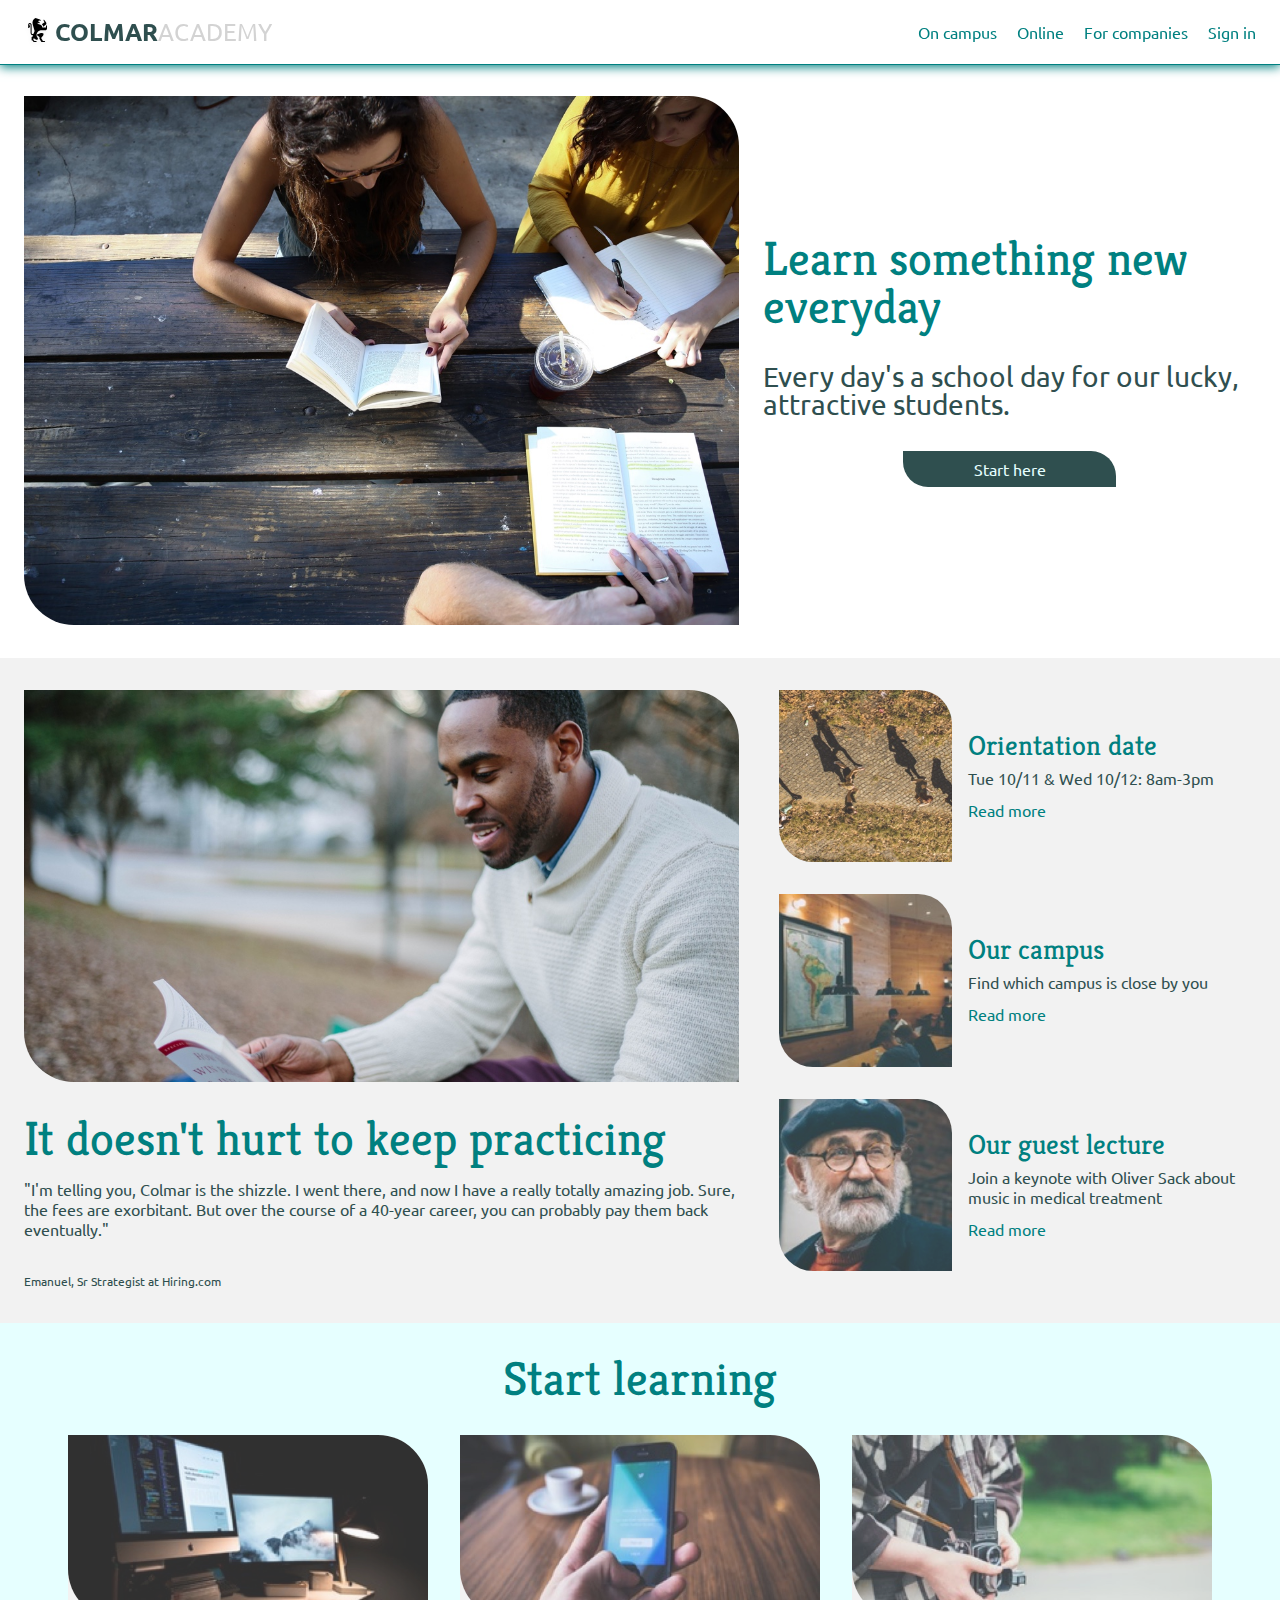
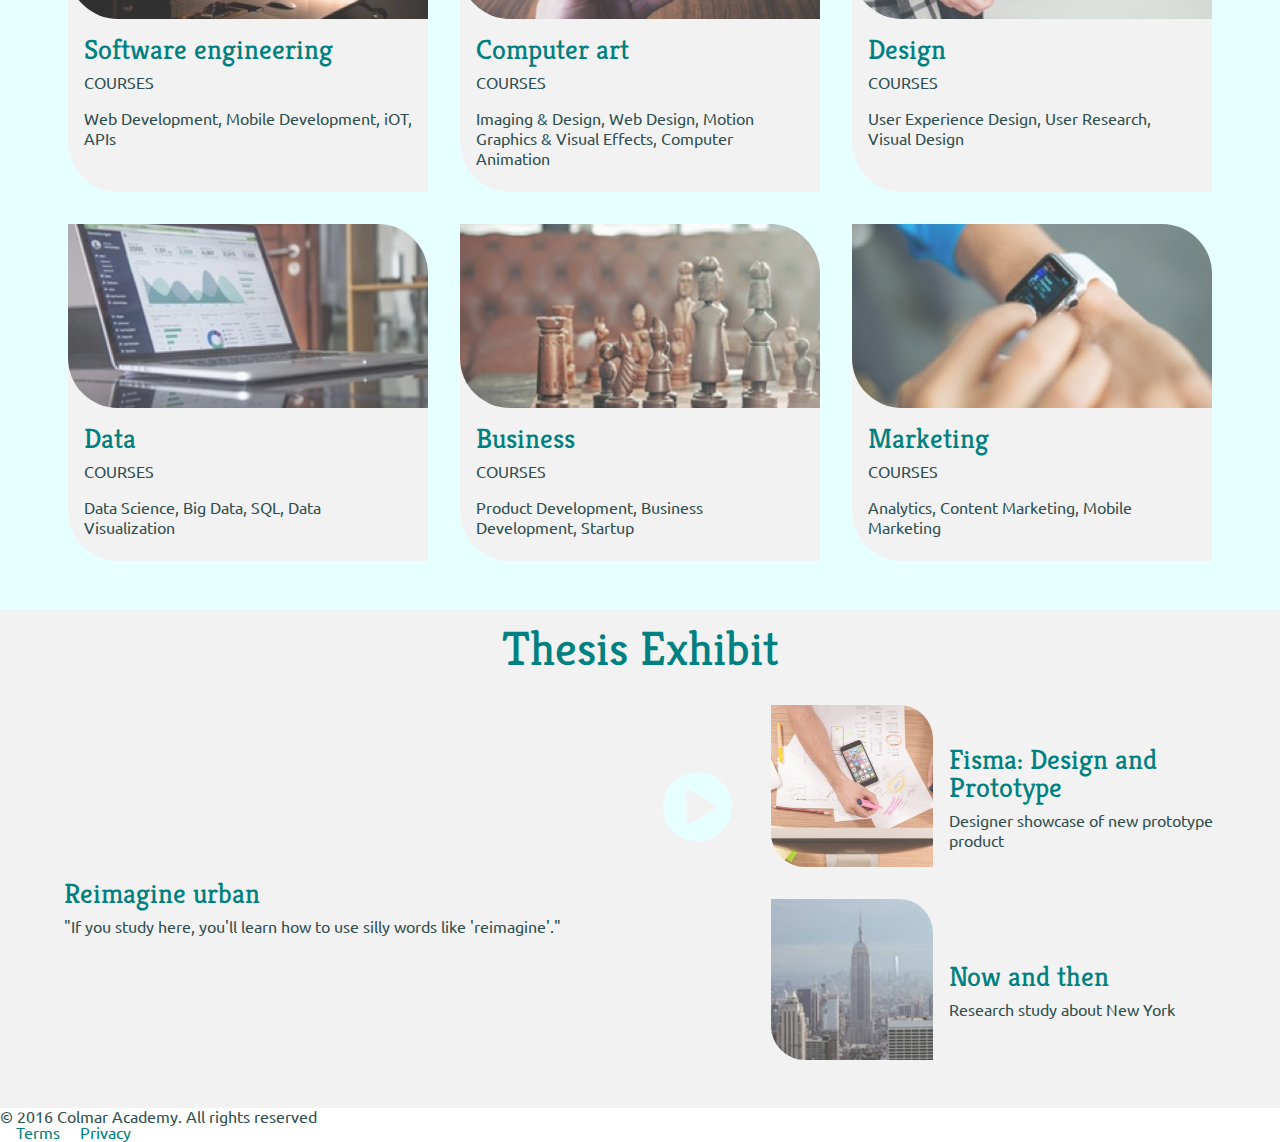
==== index.html @ 00d631a4 "add mobile responsiveness" ====
<!DOCTYPE html>
<html>
<!-- Head -->
<head>
  <meta name="viewport" content="width=device-width, initial-scale=1">
  <link href="./resources/css/reset.css" type="text/css" rel="stylesheet">
  <link href="./resources/css/style.css" type="text/css" rel="stylesheet">
  <link href="https://fonts.googleapis.com/css?family=Kreon|Ubuntu:400,700" rel="stylesheet">
  <link rel="stylesheet" href="https://cdnjs.cloudflare.com/ajax/libs/font-awesome/4.7.0/css/font-awesome.min.css">

  <!-- Favicon links -->

  <link rel="shortcut icon" href="resources/favicon/favicon.ico" type="image/x-icon">
  <link rel="icon" href="resources/favicon/favicon.ico" type="image/x-icon">

  <!-- Title -->

  <title>Colmar Academy</title>
</head>

<body>

<!-- Logo and navigation bar -->

<header>

  <div class="logo">
    <img src="./resources/images/ic-logo.svg">
    <div class="logotext">
      <span>COLMAR</span><span>ACADEMY</span>
    </div>
  </div>

  <nav class="desktop">
    <span> <a href="#">On campus</a></span>
    <span> <a href="#">Online</a></span>
    <span> <a href="#">For companies</a></span>
    <span> <a href="#">Sign in</a></span>
  </nav>

  <nav class="mobile">
    <span> <a href="#"><img src="./resources/images/ic-logo.svg"></a></span>
    <span> <a href="#"><img src="./resources/images/ic-on-campus.svg"></a></span>
    <span> <a href="#"><img src="./resources/images/ic-online.svg"></a></span>
    <span> <a href="#"><img src="./resources/images/ic-login.svg"></a></span>
  </nav>

</header>

<!-- Top banner -->

<div class="container starthere">
   <div class="image-container">
     <img src="./resources/images/banner.jpg" alt="Colmar students working outside">
   </div>

    <div class="herotext">
      <h1>Learn something new everyday</h1>
      <h4>Every day's a school day for our lucky, attractive students.</h4>
      <p id="button"> <a href="#">Start here</a></p>
    </div>
  </div>

<!-- Information -->
  <div class="container information">
     <div id="desktoponly" class="image-container">
       <img src="./resources/images/information-main.jpg" alt="Colmar students working outside">
       <h2>It doesn't hurt to keep practicing</h2>
       <p>"I'm telling you, Colmar is the shizzle. I went there, and now I have a really totally amazing job. Sure, the fees are exorbitant. But over the course of a 40-year career, you can probably pay them back eventually."</p>
       <p id="reference">Emanuel, Sr Strategist at Hiring.com</p>
     </div>

      <div class="infos">
        <div class="info">
          <img id="desktoponly" src="./resources/images/information-orientation.jpg" alt="orientation">
          <img id="mobileimage" src="./resources/images/information-orientation-mobile.jpg" alt="orientation">
          <div class="infotext">
            <h3> <a href="#">Orientation date</a></h3>
            <p>Tue 10/11 & Wed 10/12: 8am-3pm</p>
            <p id="readmore"> <a href="#">Read more</a></p>
          </div>
        </div>
        <div class="info">
          <img id="desktoponly" src="./resources/images/information-campus.jpg" alt="orientation">
          <img id="mobileimage" src="./resources/images/information-campus-mobile.jpg" alt="orientation">
          <div class="infotext">
            <h3> <a href="#">Our campus</a></h3>
            <p>Find which campus is close by you</p>
              <p id="readmore"> <a href="#">Read more</a></p>
          </div>
        </div>
        <div class="info">
          <img id="desktoponly" src="./resources/images/information-guest-lecture.jpg" alt="orientation">
          <img id="mobileimage" src="./resources/images/information-guest-lecture-mobile.jpg" alt="orientation">
          <div class="infotext">
            <h3> <a href="#">Our guest lecture</a></h3>
            <p>Join a keynote with Oliver Sack about music in medical treatment</p>
            <p id="readmore"> <a href="#">Read more</a></p>
          </div>
        </div>
      </div>
    </div>

<!-- Start learning -->

<div class="container startlearning">
  <h2>Start learning</h2>
  <div class="subjects">

    <div class="subject">
      <img id="desktoponly" src="./resources/images/course-software.jpg" alt="software">
      <h3>Software engineering</h3>
      <p>COURSES<p>
      <p>Web Development, Mobile Development, iOT, APIs</p>
    </div>

    <div class="subject">
      <img id="desktoponly" src="./resources/images/course-computer-art.jpg" alt="art">
      <h3>Computer art</h3>
      <p>COURSES<p>
      <p>Imaging & Design, Web Design, Motion Graphics & Visual Effects, Computer Animation</p>
    </div>

    <div class="subject">
      <img id="desktoponly" src="./resources/images/course-design.jpg" alt="design">
      <h3>Design</h3>
      <p>COURSES<p>
      <p>User Experience Design, User Research, Visual Design</p>
    </div>

    <div class="subject">
      <img id="desktoponly" src="./resources/images/course-data.jpg" alt="data">
      <h3>Data</h3>
      <p>COURSES<p>
      <p>Data Science, Big Data, SQL, Data Visualization</p>
    </div>

    <div class="subject">
      <img id="desktoponly" src="./resources/images/course-business.jpg" alt="business">
      <h3>Business</h3>
      <p>COURSES<p>
      <p>Product Development, Business Development, Startup</p>
    </div>

    <div class="subject">
      <img id="desktoponly" src="./resources/images/course-marketing.jpg" alt="marketing">
      <h3>Marketing</h3>
      <p>COURSES<p>
      <p>Analytics, Content Marketing, Mobile Marketing</p>
    </div>
  </div>

</div>

<!-- Thesis -->
<div class="container information" id="thesis">
  <h2>Thesis Exhibit</h2>

    <div class="thesis-content">
      <div class="image-container">
        <div class="video-container">
          <video id="vid" src="./resources/videos/thesis.mp4" alt="thesis video" onclick="play();"></video>
           <a href="javascript:void(0)" onclick="this.style.display = 'none'; document.getElementById('hidden').style.display = 'block';playVid()"><i class="fa fa-play-circle fa-5x"></i></a>
           <div id="hidden" style="display: none"> </div>
        </div>

<!-- Script for play video -->
<script>
var vid = document.getElementById("vid");

function playVid() {
    vid.play();
}
</script>
<!-- End of script -->


        <h3 id="desktoponly">Reimagine urban</h3>
        <p id="desktoponly">"If you study here, you'll learn how to use silly words like 'reimagine'."</p>
      </div>
      <div id="desktoponly" class="infos">
         <div class="info">
           <img src="./resources/images/thesis-fisma.jpg" alt="orientation">
           <div class="infotext">
             <h3> <a href="#">Fisma: Design and Prototype</a></h3>
             <p>Designer showcase of new prototype product</p>
           </div>
         </div>
         <div class="info">
           <img src="./resources/images/thesis-now-and-then.jpg" alt="orientation">
           <div class="infotext">
             <h3> <a href="#">Now and then</a></h3>
             <p>Research study about New York</p>
           </div>
         </div>
      </div>
   </div>
    </div>

<!-- Footer -->

<footer>

  <div class="copyright">
    <span>&copy; 2016 Colmar Academy. All rights reserved</span>
  </div>

  <nav id="desktoponly">
    <span> <a href="#">Terms</a></span>
    <span> <a href="#">Privacy</a></span>
  </nav>

</footer>

  </body>
</html>
---- resources/css/style.css ----
/* General rules */
html {
  font-size:16px;
  font-family:'Ubuntu',Helvetica,sans-serif;
  color:darkslategray;
}


h1,
h2,
h3
{
  font-family:'Kreon',cursive,serif;
  color: rgb(0,128,128);
}

h1 {
  font-size:3rem;
  padding-bottom:2rem;
}

h2 {
  font-size:3rem;
  padding-bottom: 1rem;
}

h3 {
  font-size:1.75rem;
  padding-bottom: 0.5rem;
}

h4 {
  font-size:1.75rem;
  padding-bottom:2rem;
}

a {
  text-decoration:none;
  color:rgb(0,128,128);
}

a:active {
  font-weight:bold;
}

a:hover {
  color:lightgray;
  cursor:pointer;
}

a:visited {
  color:rgb(0, 77, 77);
}

.container {
  padding: 2rem 1.5rem;
  margin: 0 auto;


}

img {
  max-width:100%;
  border-radius:0px 50px;
}

.image-container {
  width:60%;
  margin-right:1.5rem;
}

p {
  line-height: 1.25rem;
}

#mobileimage {
  display:none;
}


                  /*General media queries */
@media only screen and (max-width: 470px) {

  img {
    border-radius:0px;
  }

h1 {
  font-size:2.7rem;
  padding-bottom:2rem;
}

h2 {
  font-size:2.4rem;
  padding-bottom: 1rem;
}

h3 {
  font-size:1.7rem;
  padding-bottom: 0.5rem;
}

h4 {
  font-size:1.25rem;
  padding-bottom:2rem;
}

.container {
  padding:0;
}

}
/* Logo and navigation bar */

header {
  top:0;
  width: 100%;
  display:flex;
  height: 4rem;
  position:fixed;
  z-index: 3;
  align-items:center;
  justify-content: space-between;
  background-color:white;
  border-bottom: 1px solid rgb(0,128,128);
  box-shadow: 0px 2px 10px rgb(0,128,128);
  }

.logo {
  display:flex;
  align-items:center;
  flex-grow:1;
}

.logo img {
  height: 2rem;
  padding-left: 1.5rem;
  padding-right: 0.25rem;
  border-radius:0;
}

.logotext {
  font-size:1.5rem;
  font-weight:bold;
}

.logotext span:last-child {
  font-weight:normal;
  color:lightgray;
}

nav {
  padding-right: 1.5rem;
}

nav span {
  padding-left: 1rem;
  color: rgb(0,128,128);
}

.mobile {
  display:none;
}

              /* Media queries for this section */

@media only screen and (max-width: 470px) {
  .desktop {
    display:none;
  }
  .logo {
    display:none;
  }

  .logo {
    flex-grow: 0;
  }

  .mobile {
    display:flex;
    flex-grow:1;
    justify-content: space-around;
    align-items: center;
  }
  nav img{
    border-radius:0;
  }

  nav {
    padding:0;
  }

  nav span {
    padding:0;
  }
}


/* Top banner */

.starthere {
  margin-top: 4rem;
  margin-right: 0;
  display:flex;
  align-items: center;
  }

.herotext {
  max-width:40%;
  display:flex;
  flex-direction: column;
  align-items:center;
  }

.herotext p {
  background-color: darkslategray;
  width:40%;
  text-align:center;
  padding:0.5rem;
  border-radius:0px 25px;
  transition: all 0.5s linear;
}

.starthere p:hover {
  width:60%;
  cursor:pointer;
  background-color:rgb(0,128,128);
  border-radius:25px 0px;
  }

.starthere a {
  color:rgb(230, 255, 255);
  }



        /* Media queries for this section */

@media only screen and (max-width: 470px) {
  .starthere {
    flex-direction: column;

  }
  .image-container {
    width:100%;
    margin:0;
    }

  .container  {
    padding:0;
  }

  .herotext {
    max-width:100%;
    display:block;
    margin:0;
    padding:2rem 1rem;
    }

  .herotext p {
    width: 100%;
    border-radius:0px 0px;
    padding:1.25rem 0;
    font-size:1.25rem;
  }

  .starthere p:hover {
    width:100%;
    cursor:pointer;
    background-color:rgb(0,128,128);
    border-radius:10px 0px;
    }

}



/* Information */

.information {
  display:flex;
  background-color: hsl(0, 0%, 95%);
  align-items:flex-start;
  padding-top:1rem;
}

.information .image-container {
  padding-top:1rem;
}

.image-container h2 {
  padding-top: 2rem;
}
.infos {
  max-width:40%;
}

.info {
  display:flex;
  align-items: center;
  border-radius:50px 0px;
  transition: all 0.25s 0.1s linear;
  max-width:100%;
}

.info img {
  width:35%;
  height:100%;
  padding:1rem;
  opacity:0.8;
  transition: all 0.25s linear;
}

.info:hover img {
  border-radius:50px 0px;
  opacity:1;
}

.info:hover {
  background-color: white;
  box-shadow: 0px 2px 10px rgb(0,128,128);
}

#readmore {
  padding-top:0.75rem;
  color: rgb(0,128,128);
}

#reference {
  padding-top:32px;
  font-size:0.75rem;
}

              /* Media queries for this section */

@media only screen and (max-width: 470px) {
  .information {
    padding-top:0;
    padding-bottom:1rem;
  }

  .infos {
    max-width:100%;
  }

  .info {
    flex-direction:column;
    align-items:left;
    max-width:100%;
    border-radius:0;
    margin:1rem;
  }

  #readmore {
    padding-bottom: 1rem;
  }

  .infotext {
    padding-left:2rem;
    padding-top:1rem;
  }



  #mobileimage {
    display:inline-block;
    width:100%;
    padding:0%;
      }

  #desktoponly {
    display:none
  }

  .info:hover img {
    border-radius:10px 0px;
  }

  .info:hover {
    border-radius:10px 0px;
  }

}

/* Start learning */

.startlearning {
  background-color:rgb(230, 255, 255);
  display:flex;
  flex-direction: column;
  align-items: center;
  padding-bottom:1rem;
  }

.subjects {
  padding:0rem 1rem 1rem 1rem;
  background-color:rgb(230, 255, 255);
  display:flex;
  justify-content:center;
  flex-wrap: wrap;
}

.subject {
  width:30%;
  margin:1rem;
  padding-bottom:1.5rem;
  background-color:hsl(0, 0%, 95%);
  border-radius:0px 50px;
  transition: all 0.25s ease-out;
}

.subject:hover {
  background-color:white;
  border-radius:50px 0px;
  box-shadow: 0px 2px 10px rgb(0,128,128);
  }

.subject img {
  opacity:0.8;
  transition: all 0.25s ease-out;
}

.subject:hover img{
  opacity:1;
  border-radius:50px 0px;
}

.subject h3 {
  padding-top:1rem;
  padding-bottom:0;
  padding-left:1rem;
}

.subject p {
  padding-left:1rem;
  padding-top:0.5rem;
  padding-right:1rem;
}

      /* Media queries for this section */

@media only screen and (max-width: 470px) {

  .subject:hover {
    border-radius:10px 0px;
  }

  .startlearning {
    padding-bottom:1.75rem;
    }

  .subject p {
    display:none;
  }

  .subjects {
   flex-direction:column;
   width:100%;
   max-width:100%;
   padding:0;

  }

  .startlearning {
    padding-top:2rem;
  }

  .startlearning h2 {
    padding-bottom:1.75rem;
  }

  .subject {
    width:auto;
    margin:0.25rem 1rem;
    border-radius:0px;
    padding-right:1rem;
    transition: all 0.25s ease-out;
  }
}
/* Thesis */

#thesis {
  flex-direction:column;
  align-items:center;
}

.thesis-content {
  display:flex;

}

.thesis-content h3 {
  padding-top:1.5rem;
  padding-bottom:0;
}

.thesis-content p {
  padding-top:0.5rem
}

.video-container {
  position:relative;
  max-width:100%;
  }

video {
  position:relative;
  z-index:1;
  max-width:100%;
}

.video-container a {
  width:100%;
  text-align: center;
  position:absolute;
  top:40%;
  z-index:2;
  cursor:pointer;
  color:rgb(230, 255, 255);
}

/* Media queries for this section */

@media only screen and (max-width: 470px) {
  .video-container a {
    top:30%;

  #thesis h2 {
    padding-top:2rem;
  }

  .video-container{
    padding-bottom:1.5rem;
  }
}

/* Footer */

footer {
  padding: 1rem 0rem 4rem 1.4rem;
  display:flex;
  background-color:#DCDCDC;
  align-items:center;
  justify-content: space-between;
  font-size:0.75rem;
  }

footer a:hover{
  color:white;
}

/* Media queries for this section */

@media only screen and (max-width: 470px) {
   footer {padding: 2rem 0rem 2rem 1rem;

  }
}
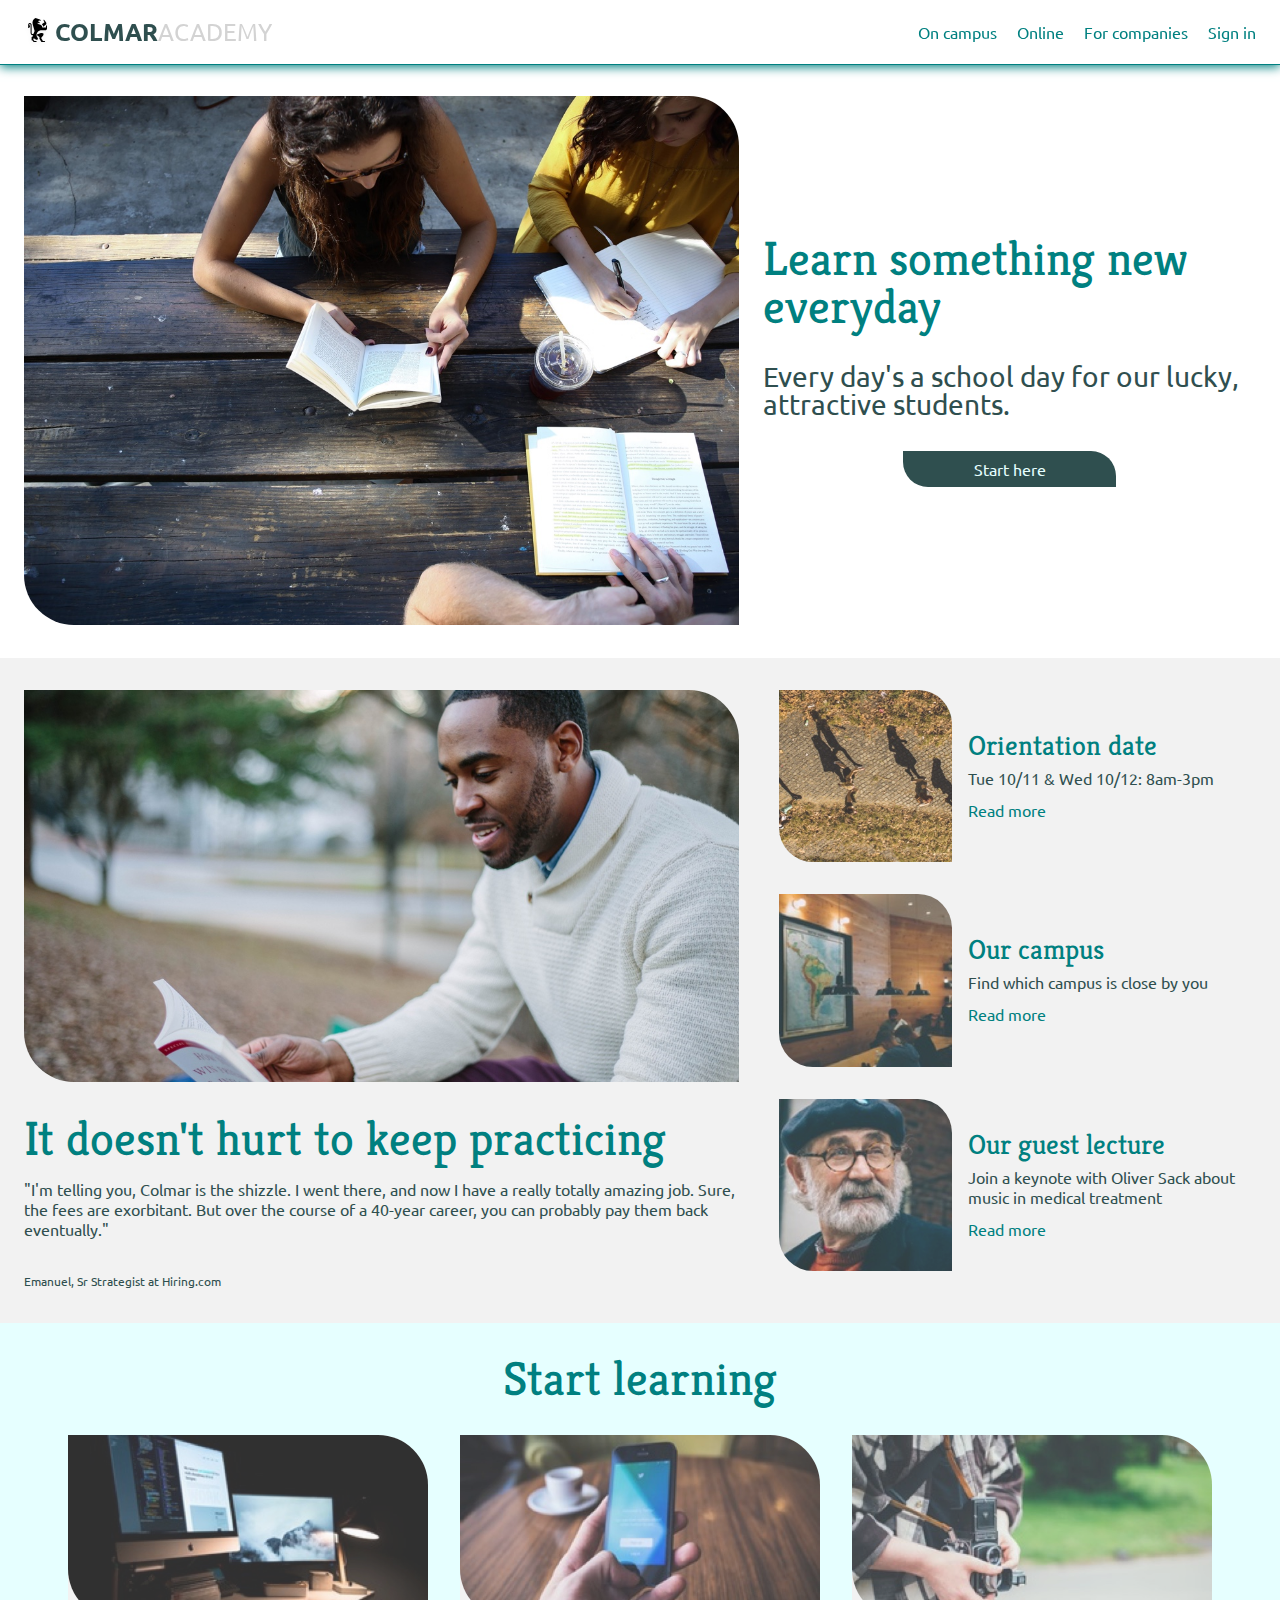
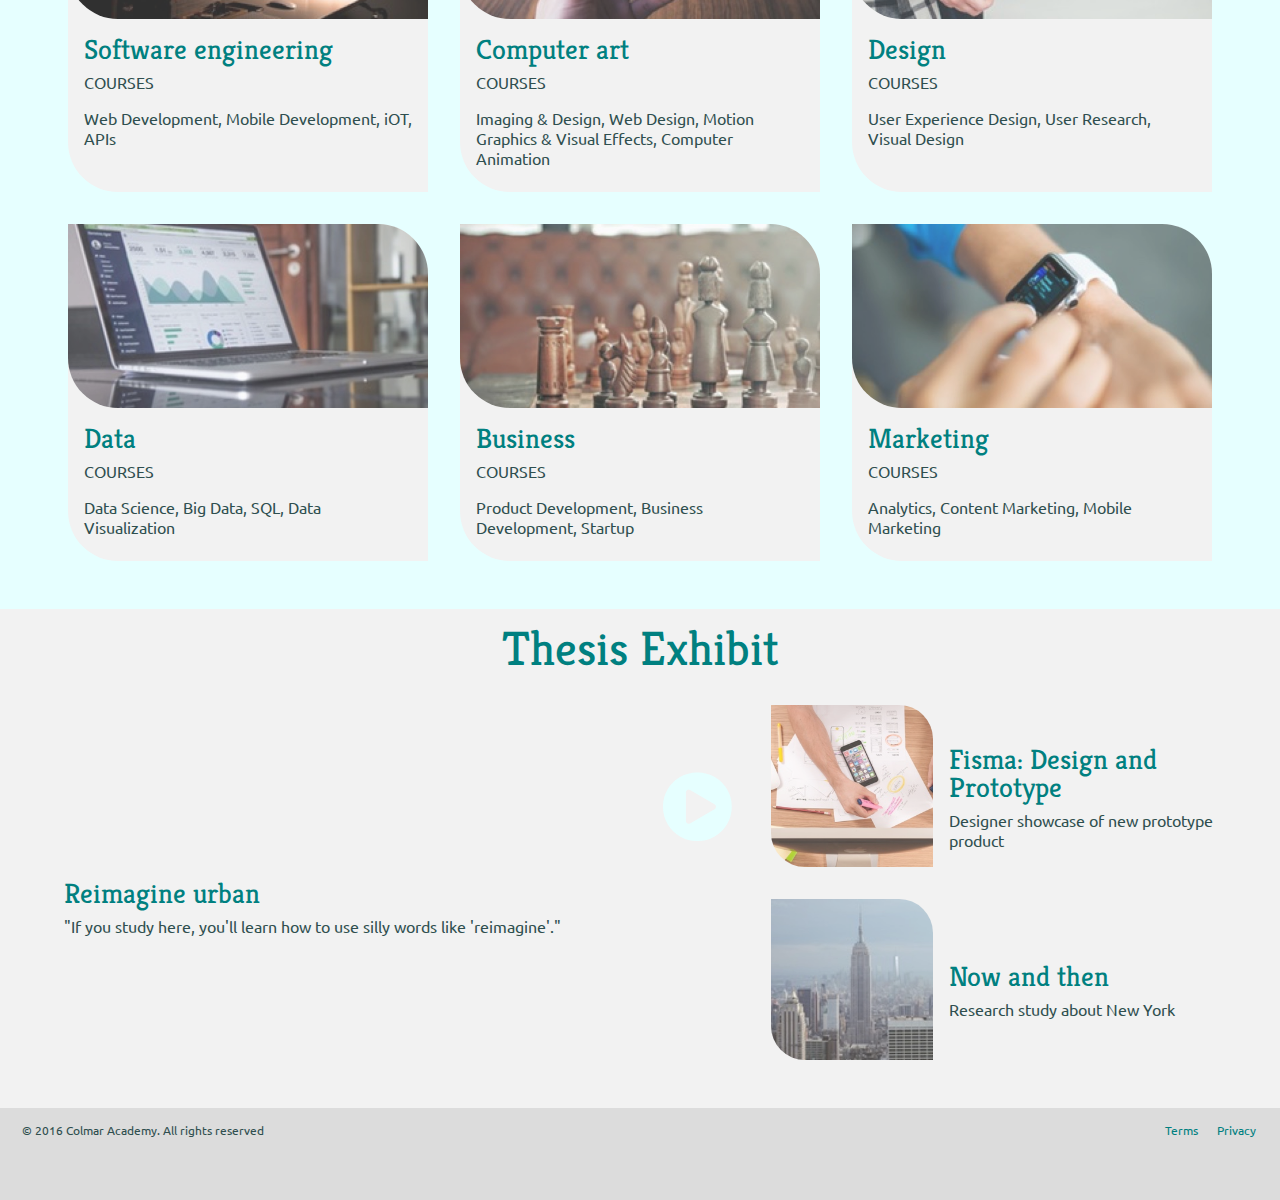
==== commit 7d50f916: "add aria labels and fix footer issue" ====
--- a/index.html
+++ b/index.html
@@ -24,9 +24,9 @@
 
 <header>
 
-  <div class="logo">
+  <div aria-label="Company Logo" class="logo">
     <img src="./resources/images/ic-logo.svg">
-    <div class="logotext">
+    <div role="presentation" class="logotext">
       <span>COLMAR</span><span>ACADEMY</span>
     </div>
   </div>
@@ -39,41 +39,41 @@
   </nav>
 
   <nav class="mobile">
-    <span> <a href="#"><img src="./resources/images/ic-logo.svg"></a></span>
-    <span> <a href="#"><img src="./resources/images/ic-on-campus.svg"></a></span>
-    <span> <a href="#"><img src="./resources/images/ic-online.svg"></a></span>
-    <span> <a href="#"><img src="./resources/images/ic-login.svg"></a></span>
+    <span> <a href="#"><img src="./resources/images/ic-logo.svg" alt="Home"></a></span>
+    <span> <a href="#"><img src="./resources/images/ic-on-campus.svg" alt="On Campus"></a></span>
+    <span> <a href="#"><img src="./resources/images/ic-online.svg" alt="Online"></a></span>
+    <span> <a href="#"><img src="./resources/images/ic-login.svg" alt=Login></a></span>
   </nav>
 
 </header>
 
 <!-- Top banner -->
 
-<div class="container starthere">
-   <div class="image-container">
-     <img src="./resources/images/banner.jpg" alt="Colmar students working outside">
+<div aria-label="Welcome" class="container starthere">
+   <div role="presentation" class="image-container">
+     <img src="./resources/images/banner.jpg" alt="Image of Colmar students working outside">
    </div>
 
     <div class="herotext">
       <h1>Learn something new everyday</h1>
       <h4>Every day's a school day for our lucky, attractive students.</h4>
-      <p id="button"> <a href="#">Start here</a></p>
+      <p role="button" id="button"> <a href="#">Start here</a></p>
     </div>
   </div>
 
 <!-- Information -->
-  <div class="container information">
+  <div aria-label="Information about Colmar Academy" class="container information">
      <div id="desktoponly" class="image-container">
-       <img src="./resources/images/information-main.jpg" alt="Colmar students working outside">
+       <img src="./resources/images/information-main.jpg" alt="Image of Colmar student reading a book">
        <h2>It doesn't hurt to keep practicing</h2>
-       <p>"I'm telling you, Colmar is the shizzle. I went there, and now I have a really totally amazing job. Sure, the fees are exorbitant. But over the course of a 40-year career, you can probably pay them back eventually."</p>
-       <p id="reference">Emanuel, Sr Strategist at Hiring.com</p>
+       <p aria-label="Quote from former student">"I'm telling you, Colmar is the shizzle. I went there, and now I have a really totally amazing job. Sure, the fees are exorbitant. But over the course of a 40-year career, you can probably pay them back eventually."</p>
+       <p aria-label="Name of alumnus who provided quote" id="reference">Emanuel, Sr Strategist at Hiring.com</p>
      </div>
 
       <div class="infos">
         <div class="info">
-          <img id="desktoponly" src="./resources/images/information-orientation.jpg" alt="orientation">
-          <img id="mobileimage" src="./resources/images/information-orientation-mobile.jpg" alt="orientation">
+          <img id="desktoponly" src="./resources/images/information-orientation.jpg" alt="Image of students on campus">
+          <img id="mobileimage" src="./resources/images/information-orientation-mobile.jpg" alt="Image of students on campus">
           <div class="infotext">
             <h3> <a href="#">Orientation date</a></h3>
             <p>Tue 10/11 & Wed 10/12: 8am-3pm</p>
@@ -81,8 +81,8 @@
           </div>
         </div>
         <div class="info">
-          <img id="desktoponly" src="./resources/images/information-campus.jpg" alt="orientation">
-          <img id="mobileimage" src="./resources/images/information-campus-mobile.jpg" alt="orientation">
+          <img id="desktoponly" src="./resources/images/information-campus.jpg" alt="Picture of lecture theatre">
+          <img id="mobileimage" src="./resources/images/information-campus-mobile.jpg" alt="Picture of lecture theatre">
           <div class="infotext">
             <h3> <a href="#">Our campus</a></h3>
             <p>Find which campus is close by you</p>
@@ -90,8 +90,8 @@
           </div>
         </div>
         <div class="info">
-          <img id="desktoponly" src="./resources/images/information-guest-lecture.jpg" alt="orientation">
-          <img id="mobileimage" src="./resources/images/information-guest-lecture-mobile.jpg" alt="orientation">
+          <img id="desktoponly" src="./resources/images/information-guest-lecture.jpg" alt="Oliver Sack, guest lecturer">
+          <img id="mobileimage" src="./resources/images/information-guest-lecture-mobile.jpg" alt="Oliver Sack, guest lecturer">
           <div class="infotext">
             <h3> <a href="#">Our guest lecture</a></h3>
             <p>Join a keynote with Oliver Sack about music in medical treatment</p>
@@ -103,47 +103,47 @@
 
 <!-- Start learning -->
 
-<div class="container startlearning">
+<div aria-label="List of subjects available" class="container startlearning">
   <h2>Start learning</h2>
   <div class="subjects">
 
     <div class="subject">
-      <img id="desktoponly" src="./resources/images/course-software.jpg" alt="software">
+      <img role="presentation" id="desktoponly" src="./resources/images/course-software.jpg" alt="software">
       <h3>Software engineering</h3>
       <p>COURSES<p>
       <p>Web Development, Mobile Development, iOT, APIs</p>
     </div>
 
     <div class="subject">
-      <img id="desktoponly" src="./resources/images/course-computer-art.jpg" alt="art">
+      <img role="presentation" id="desktoponly" src="./resources/images/course-computer-art.jpg" alt="art">
       <h3>Computer art</h3>
       <p>COURSES<p>
       <p>Imaging & Design, Web Design, Motion Graphics & Visual Effects, Computer Animation</p>
     </div>
 
     <div class="subject">
-      <img id="desktoponly" src="./resources/images/course-design.jpg" alt="design">
+      <img role="presentation" id="desktoponly" src="./resources/images/course-design.jpg" alt="design">
       <h3>Design</h3>
       <p>COURSES<p>
       <p>User Experience Design, User Research, Visual Design</p>
     </div>
 
     <div class="subject">
-      <img id="desktoponly" src="./resources/images/course-data.jpg" alt="data">
+      <img role="presentation" id="desktoponly" src="./resources/images/course-data.jpg" alt="data">
       <h3>Data</h3>
       <p>COURSES<p>
       <p>Data Science, Big Data, SQL, Data Visualization</p>
     </div>
 
     <div class="subject">
-      <img id="desktoponly" src="./resources/images/course-business.jpg" alt="business">
+      <img role="presentation" id="desktoponly" src="./resources/images/course-business.jpg" alt="business">
       <h3>Business</h3>
       <p>COURSES<p>
       <p>Product Development, Business Development, Startup</p>
     </div>
 
     <div class="subject">
-      <img id="desktoponly" src="./resources/images/course-marketing.jpg" alt="marketing">
+      <img role="presentation" id="desktoponly" src="./resources/images/course-marketing.jpg" alt="marketing">
       <h3>Marketing</h3>
       <p>COURSES<p>
       <p>Analytics, Content Marketing, Mobile Marketing</p>
@@ -153,13 +153,13 @@
 </div>
 
 <!-- Thesis -->
-<div class="container information" id="thesis">
+<div aria-label="Examples of thesis work" class="container information" id="thesis">
   <h2>Thesis Exhibit</h2>
 
     <div class="thesis-content">
       <div class="image-container">
         <div class="video-container">
-          <video id="vid" src="./resources/videos/thesis.mp4" alt="thesis video" onclick="play();"></video>
+          <video id="vid" src="./resources/videos/thesis.mp4" alt="Short video clip of modern building" onclick="play();"></video>
            <a href="javascript:void(0)" onclick="this.style.display = 'none'; document.getElementById('hidden').style.display = 'block';playVid()"><i class="fa fa-play-circle fa-5x"></i></a>
            <div id="hidden" style="display: none"> </div>
         </div>
@@ -180,14 +180,14 @@
       </div>
       <div id="desktoponly" class="infos">
          <div class="info">
-           <img src="./resources/images/thesis-fisma.jpg" alt="orientation">
+           <img src="./resources/images/thesis-fisma.jpg" alt="Image of project design work">
            <div class="infotext">
              <h3> <a href="#">Fisma: Design and Prototype</a></h3>
              <p>Designer showcase of new prototype product</p>
            </div>
          </div>
          <div class="info">
-           <img src="./resources/images/thesis-now-and-then.jpg" alt="orientation">
+           <img src="./resources/images/thesis-now-and-then.jpg" alt="Image of New York skyline">
            <div class="infotext">
              <h3> <a href="#">Now and then</a></h3>
              <p>Research study about New York</p>
--- a/resources/css/style.css
+++ b/resources/css/style.css
@@ -5,6 +5,7 @@
   font-family:'Ubuntu',Helvetica,sans-serif;
   color:darkslategray;
 }
+
 
 
 h1,
@@ -357,7 +358,7 @@
   }
 
   .infotext {
-    padding-left:2rem;
+    padding-left:1rem;
     padding-top:1rem;
   }
 
@@ -525,7 +526,7 @@
 @media only screen and (max-width: 470px) {
   .video-container a {
     top:30%;
-
+  }
   #thesis h2 {
     padding-top:2rem;
   }
@@ -553,7 +554,6 @@
 /* Media queries for this section */
 
 @media only screen and (max-width: 470px) {
-   footer {padding: 2rem 0rem 2rem 1rem;
-
-  }
-}
+   footer { padding: 2rem 0rem 2rem 1rem;
+  }
+}
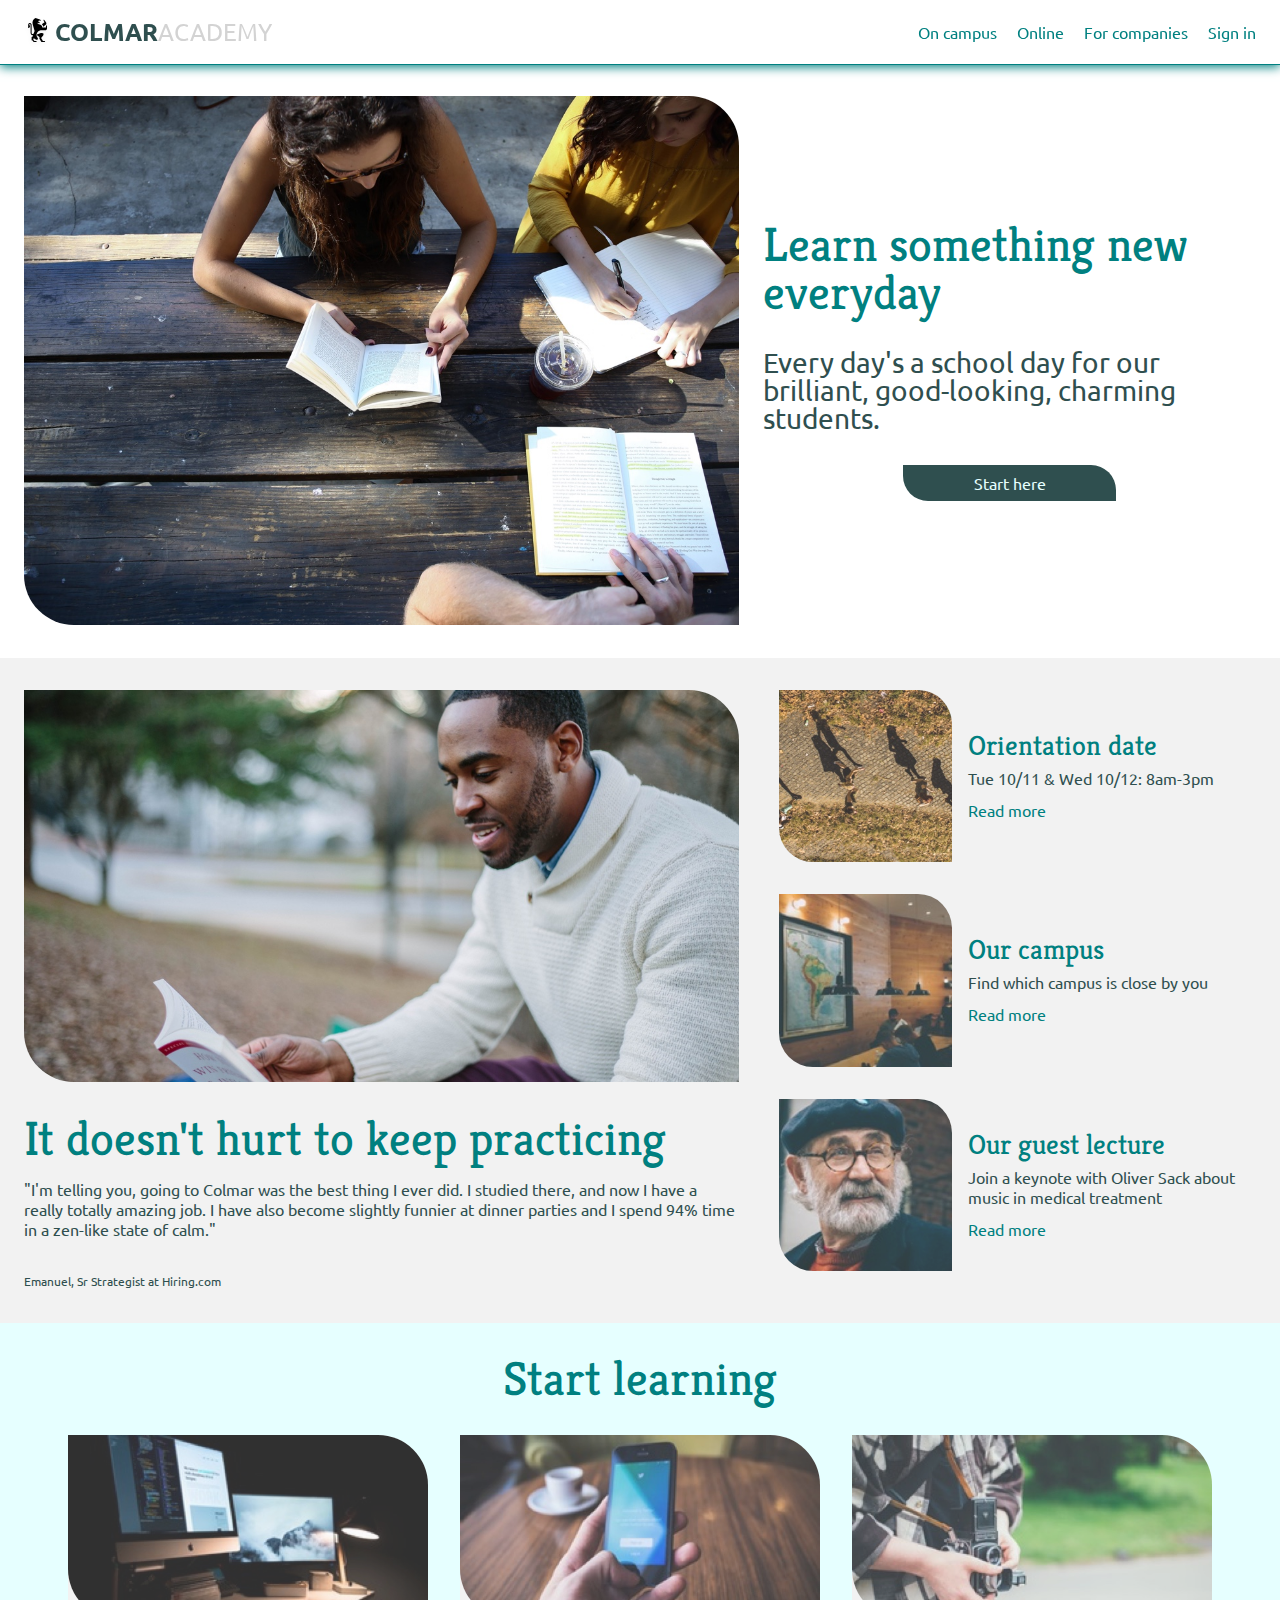
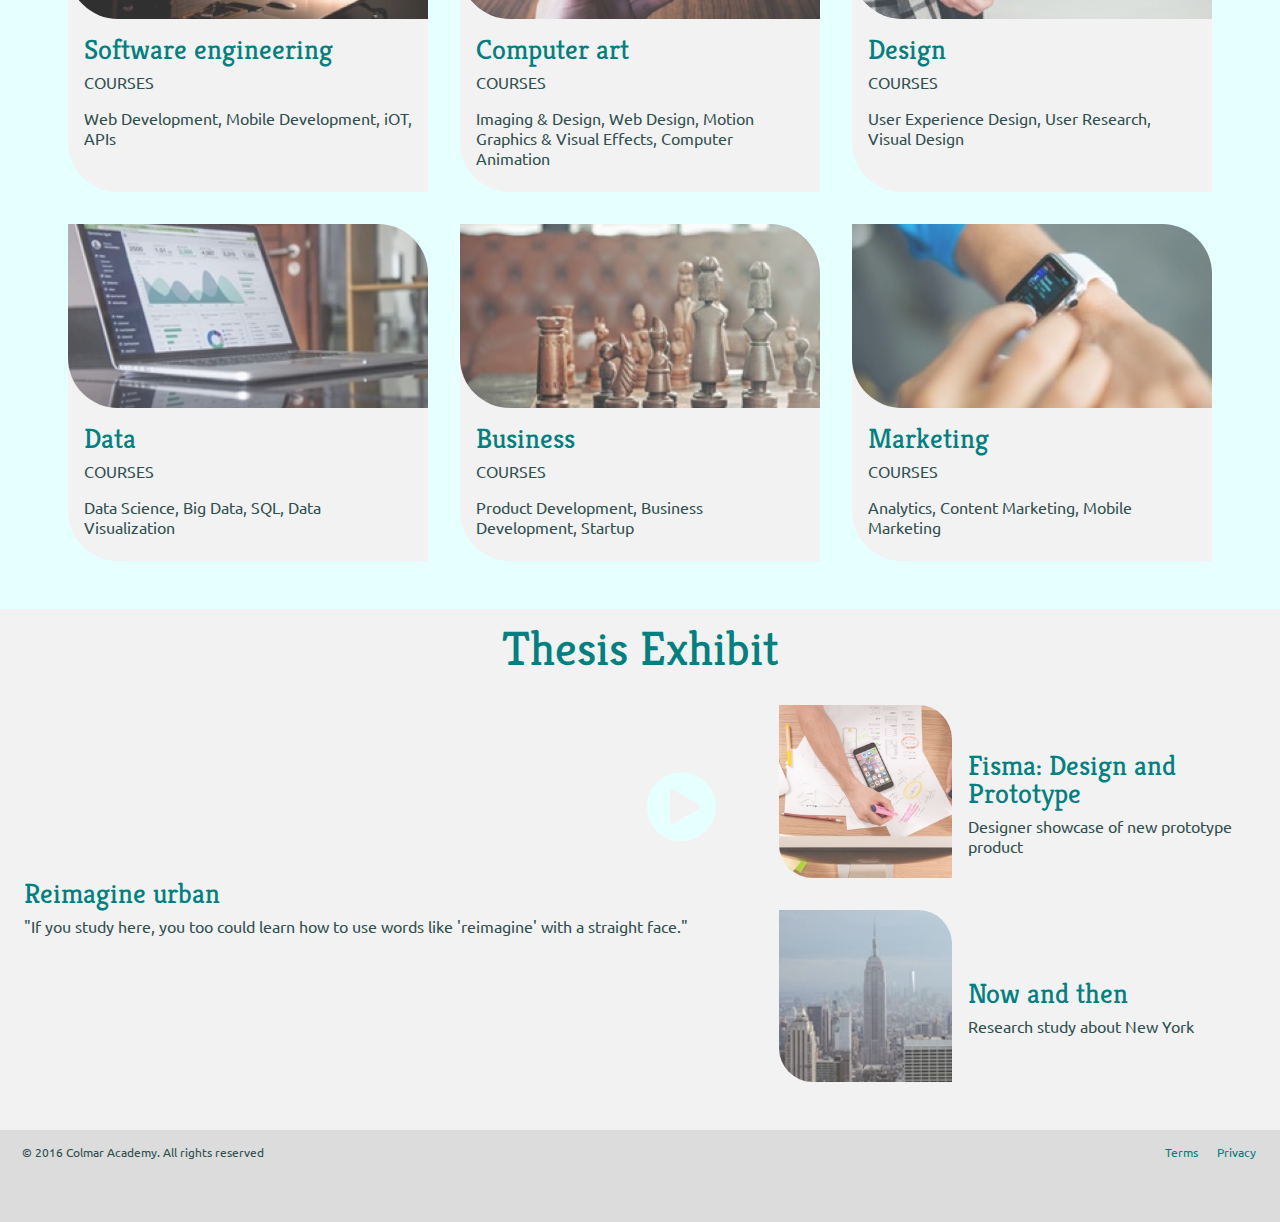
==== commit f957ba05: "Update index.html" ====
--- a/index.html
+++ b/index.html
@@ -56,7 +56,7 @@
 
     <div class="herotext">
       <h1>Learn something new everyday</h1>
-      <h4>Every day's a school day for our lucky, attractive students.</h4>
+      <h4>Every day's a school day for our brilliant, good-looking, charming students.</h4>
       <p role="button" id="button"> <a href="#">Start here</a></p>
     </div>
   </div>
@@ -66,7 +66,7 @@
      <div id="desktoponly" class="image-container">
        <img src="./resources/images/information-main.jpg" alt="Image of Colmar student reading a book">
        <h2>It doesn't hurt to keep practicing</h2>
-       <p aria-label="Quote from former student">"I'm telling you, Colmar is the shizzle. I went there, and now I have a really totally amazing job. Sure, the fees are exorbitant. But over the course of a 40-year career, you can probably pay them back eventually."</p>
+       <p aria-label="Quote from former student">"I'm telling you, going to Colmar was the best thing I ever did. I studied there, and now I have a really totally amazing job. I have also become slightly funnier at dinner parties and I spend 94% time in a zen-like state of calm."</p>
        <p aria-label="Name of alumnus who provided quote" id="reference">Emanuel, Sr Strategist at Hiring.com</p>
      </div>
 
@@ -176,7 +176,7 @@
 
 
         <h3 id="desktoponly">Reimagine urban</h3>
-        <p id="desktoponly">"If you study here, you'll learn how to use silly words like 'reimagine'."</p>
+        <p id="desktoponly">"If you study here, you too could learn how to use words like 'reimagine' with a straight face."</p>
       </div>
       <div id="desktoponly" class="infos">
          <div class="info">
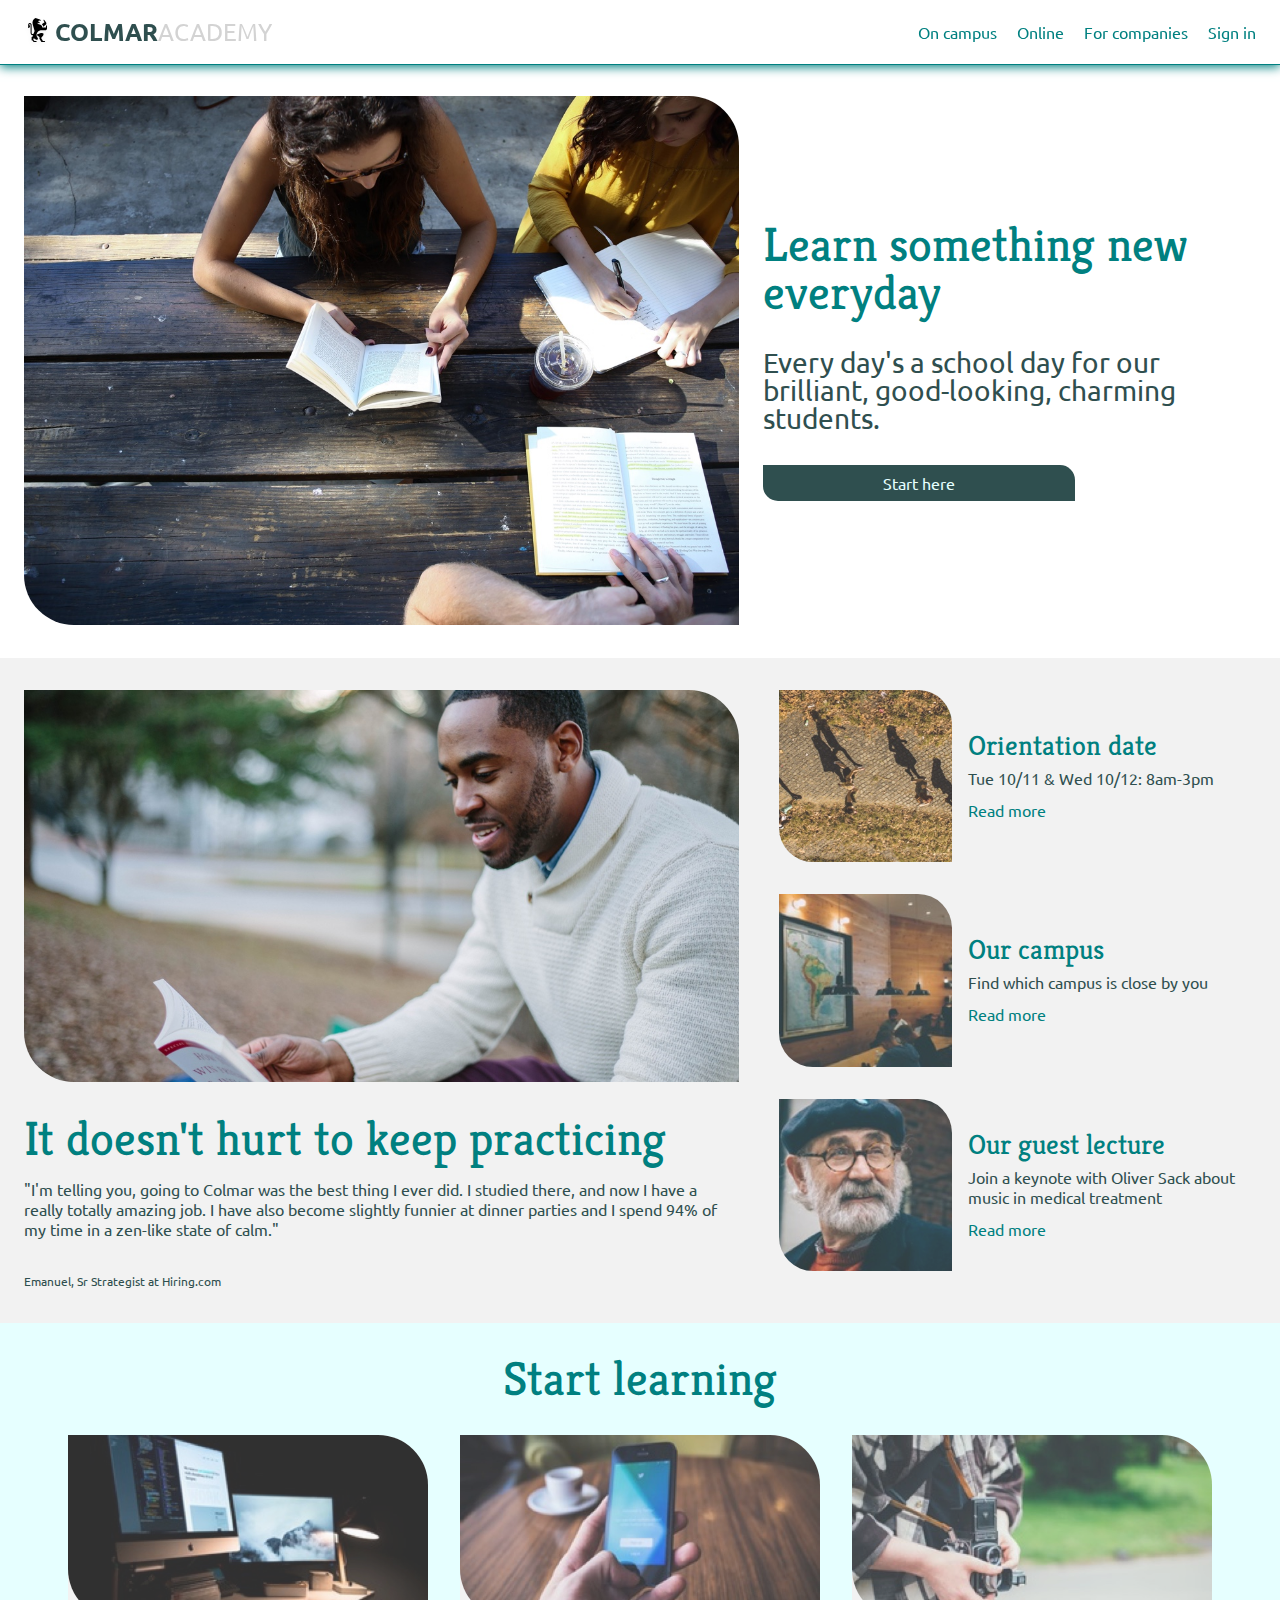
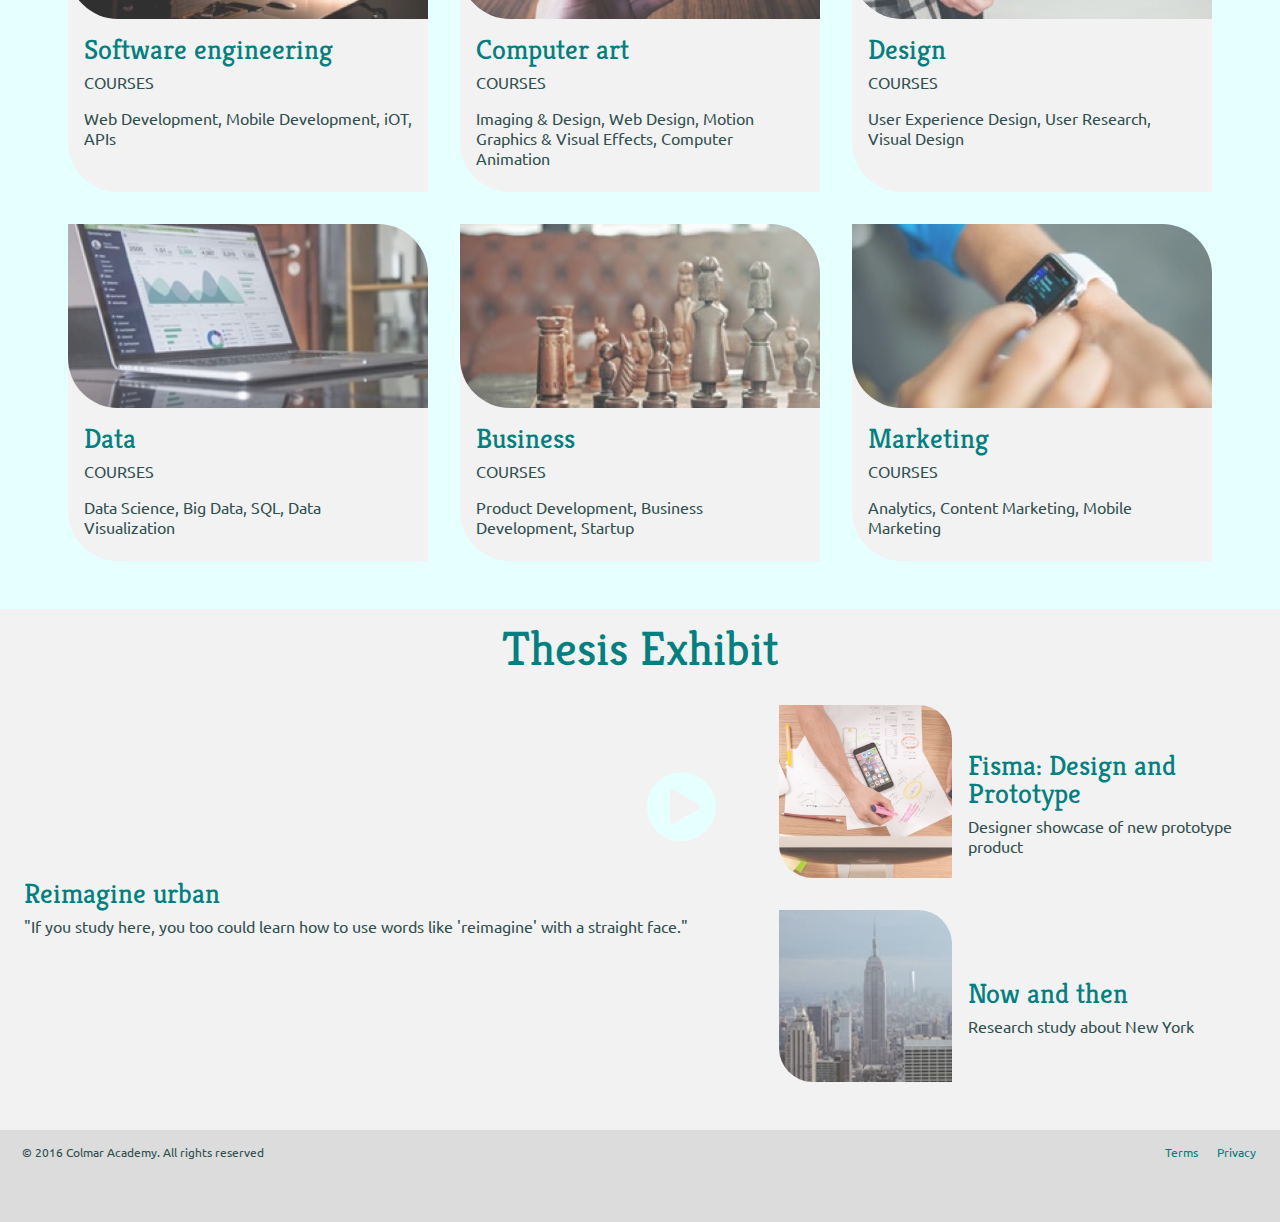
==== commit 2384cb43: "Update index.html" ====
--- a/index.html
+++ b/index.html
@@ -66,7 +66,7 @@
      <div id="desktoponly" class="image-container">
        <img src="./resources/images/information-main.jpg" alt="Image of Colmar student reading a book">
        <h2>It doesn't hurt to keep practicing</h2>
-       <p aria-label="Quote from former student">"I'm telling you, going to Colmar was the best thing I ever did. I studied there, and now I have a really totally amazing job. I have also become slightly funnier at dinner parties and I spend 94% time in a zen-like state of calm."</p>
+       <p aria-label="Quote from former student">"I'm telling you, going to Colmar was the best thing I ever did. I studied there, and now I have a really totally amazing job. I have also become slightly funnier at dinner parties and I spend 94% of my time in a zen-like state of calm."</p>
        <p aria-label="Name of alumnus who provided quote" id="reference">Emanuel, Sr Strategist at Hiring.com</p>
      </div>
 
--- a/resources/css/style.css
+++ b/resources/css/style.css
@@ -211,15 +211,15 @@
   max-width:40%;
   display:flex;
   flex-direction: column;
-  align-items:center;
+  
   }
 
 .herotext p {
   background-color: darkslategray;
-  width:40%;
+  width:60%;
   text-align:center;
   padding:0.5rem;
-  border-radius:0px 25px;
+  border-radius:0px 15px;
   transition: all 0.5s linear;
 }
 
@@ -227,7 +227,7 @@
   width:60%;
   cursor:pointer;
   background-color:rgb(0,128,128);
-  border-radius:25px 0px;
+  border-radius:15px 0px;
   }
 
 .starthere a {
@@ -415,6 +415,7 @@
   background-color:white;
   border-radius:50px 0px;
   box-shadow: 0px 2px 10px rgb(0,128,128);
+  cursor:pointer;
   }
 
 .subject img {
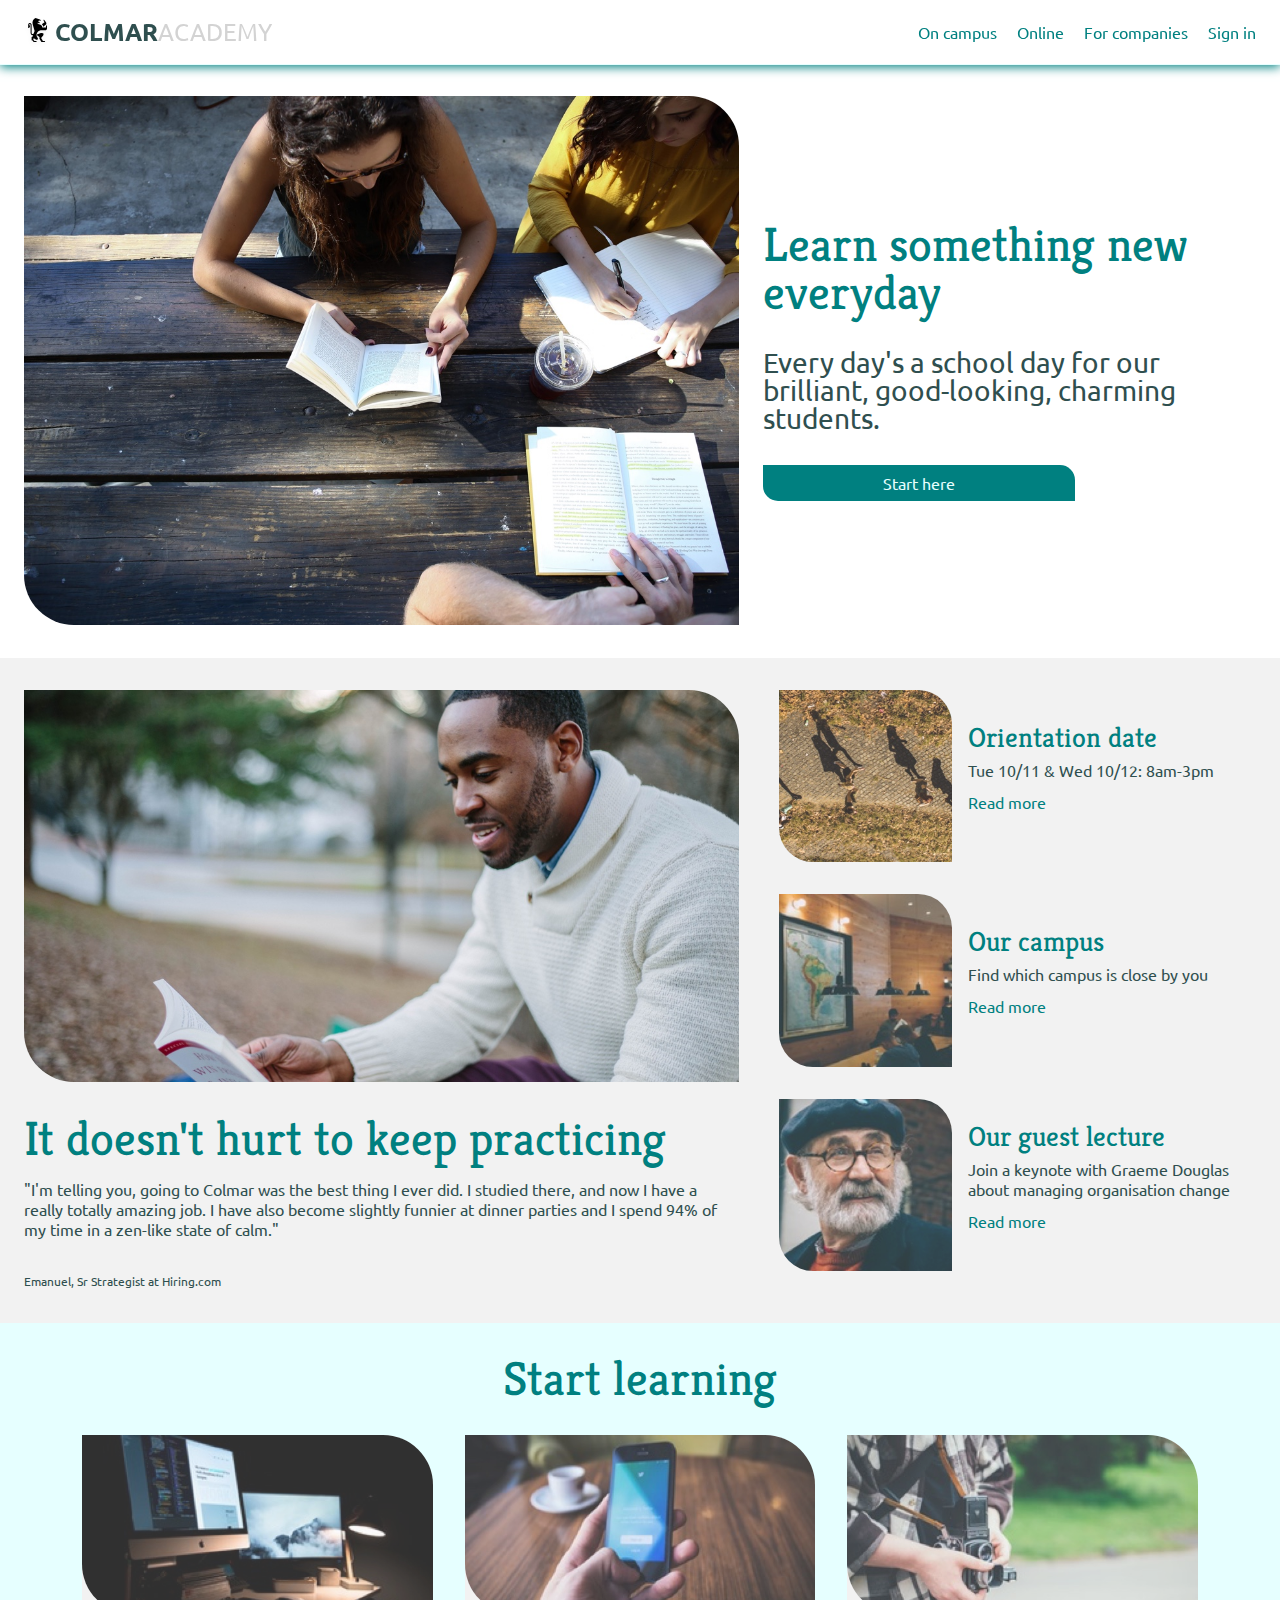
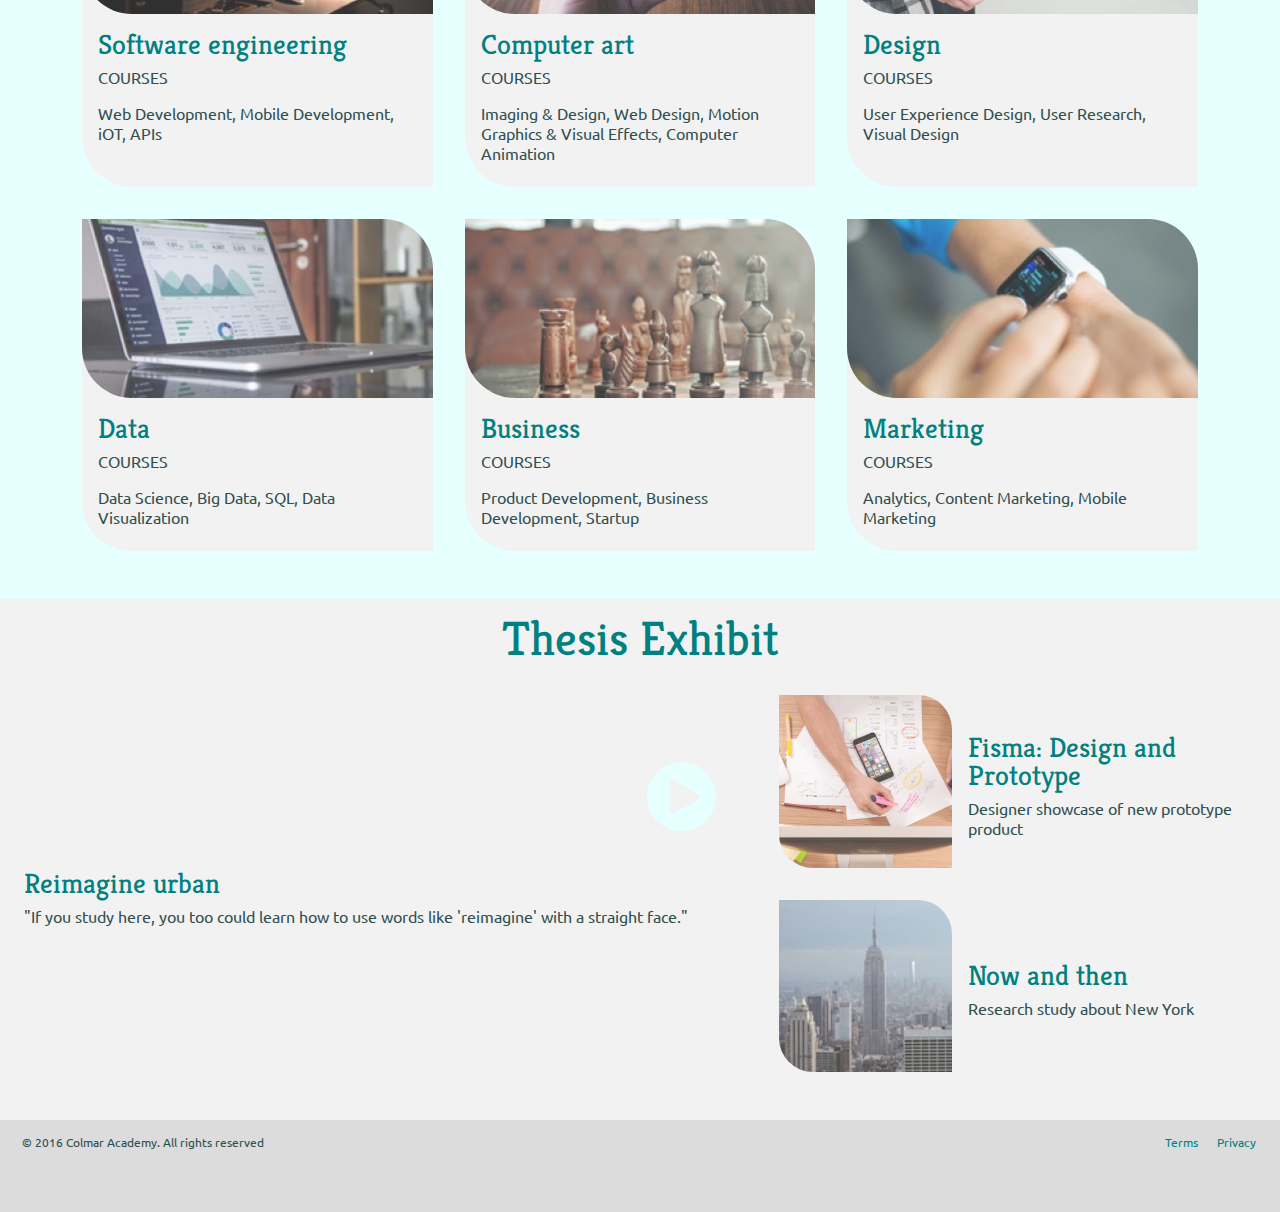
==== commit 62bcebe9: "Update index.html" ====
--- a/index.html
+++ b/index.html
@@ -91,10 +91,11 @@
         </div>
         <div class="info">
           <img id="desktoponly" src="./resources/images/information-guest-lecture.jpg" alt="Oliver Sack, guest lecturer">
-          <img id="mobileimage" src="./resources/images/information-guest-lecture-mobile.jpg" alt="Oliver Sack, guest lecturer">
+          <!-- New guest lecturer - Oliver Sacks died in 2015 -->
+          <img id="mobileimage" src="./resources/images/information-guest-lecture-mobile.jpg" alt="Graeme Douglas, guest lecturer">
           <div class="infotext">
             <h3> <a href="#">Our guest lecture</a></h3>
-            <p>Join a keynote with Oliver Sack about music in medical treatment</p>
+            <p>Join a keynote with Graeme Douglas about managing organisation change</p>
             <p id="readmore"> <a href="#">Read more</a></p>
           </div>
         </div>
--- a/resources/css/style.css
+++ b/resources/css/style.css
@@ -50,9 +50,13 @@
   cursor:pointer;
 }
 
+/* Because all links are currently set to '#', this visited state is disabled, so that the hover state continues to function during homepage testing, even if the tester has clicked one of the links.
+
 a:visited {
   color:rgb(0, 77, 77);
 }
+
+*/
 
 .container {
   padding: 2rem 1.5rem;
@@ -81,29 +85,63 @@
 
 
                   /*General media queries */
-@media only screen and (max-width: 470px) {
+@media only screen and (max-width: 1024px) {
+
+  img {
+    border-radius:0px 35px;
+  }
+
+h1 {
+  font-size:2.2rem;
+  }
+
+h2 {
+  font-size:1.9rem;
+  }
+
+h3 {
+  padding-top:1rem;
+  font-size:1.3rem;
+  }
+
+h4 {
+  font-size:1.1rem;
+  }
+
+}
+
+#readmore {
+  padding-bottom:1rem;
+}
+
+.thesis-content .infotext {
+  padding-bottom:1rem;
+}
+
+@media only screen and (max-width: 650px) {
+
+  .thesis-content .infotext {
+    padding-bottom:0;
+  }
 
   img {
     border-radius:0px;
   }
 
 h1 {
-  font-size:2.7rem;
   padding-bottom:2rem;
 }
 
 h2 {
-  font-size:2.4rem;
   padding-bottom: 1rem;
 }
 
 h3 {
-  font-size:1.7rem;
+  padding-top:0;
   padding-bottom: 0.5rem;
 }
 
 h4 {
-  font-size:1.25rem;
   padding-bottom:2rem;
 }
 
@@ -111,7 +149,13 @@
   padding:0;
 }
 
-}
+#readmore {
+  padding-bottom:0;
+}
+
+
+}
+
 /* Logo and navigation bar */
 
 header {
@@ -124,7 +168,7 @@
   align-items:center;
   justify-content: space-between;
   background-color:white;
-  border-bottom: 1px solid rgb(0,128,128);
+  border-bottom: 1px solid rgb(230, 255, 255);
   box-shadow: 0px 2px 10px rgb(0,128,128);
   }
 
@@ -166,7 +210,7 @@
 
               /* Media queries for this section */
 
-@media only screen and (max-width: 470px) {
+@media only screen and (max-width: 650px) {
   .desktop {
     display:none;
   }
@@ -211,11 +255,11 @@
   max-width:40%;
   display:flex;
   flex-direction: column;
-  
+
   }
 
 .herotext p {
-  background-color: darkslategray;
+  background-color: rgb(0,128,128);
   width:60%;
   text-align:center;
   padding:0.5rem;
@@ -226,7 +270,7 @@
 .starthere p:hover {
   width:60%;
   cursor:pointer;
-  background-color:rgb(0,128,128);
+  background-color:darkslategray;
   border-radius:15px 0px;
   }
 
@@ -238,7 +282,7 @@
 
         /* Media queries for this section */
 
-@media only screen and (max-width: 470px) {
+@media only screen and (max-width: 650px) {
   .starthere {
     flex-direction: column;
 
@@ -334,8 +378,26 @@
 }
 
               /* Media queries for this section */
-
-@media only screen and (max-width: 470px) {
+@media only screen and (max-width: 1024px) {
+
+.info:hover {
+  border-radius: 35px 0px;
+}
+
+.info {
+  border-radius: 0 35px;
+}
+
+.info:hover img {
+  border-radius:30px 0px;
+  opacity:1;
+}
+
+}
+
+
+
+@media only screen and (max-width: 650px) {
   .information {
     padding-top:0;
     padding-bottom:1rem;
@@ -395,7 +457,7 @@
   }
 
 .subjects {
-  padding:0rem 1rem 1rem 1rem;
+  padding:0rem 2rem 1rem 2rem;
   background-color:rgb(230, 255, 255);
   display:flex;
   justify-content:center;
@@ -442,7 +504,7 @@
 
       /* Media queries for this section */
 
-@media only screen and (max-width: 470px) {
+@media only screen and (max-width: 650px) {
 
   .subject:hover {
     border-radius:10px 0px;
@@ -524,7 +586,7 @@
 
 /* Media queries for this section */
 
-@media only screen and (max-width: 470px) {
+@media only screen and (max-width: 650px) {
   .video-container a {
     top:30%;
   }
@@ -554,7 +616,7 @@
 
 /* Media queries for this section */
 
-@media only screen and (max-width: 470px) {
+@media only screen and (max-width: 650px) {
    footer { padding: 2rem 0rem 2rem 1rem;
   }
 }
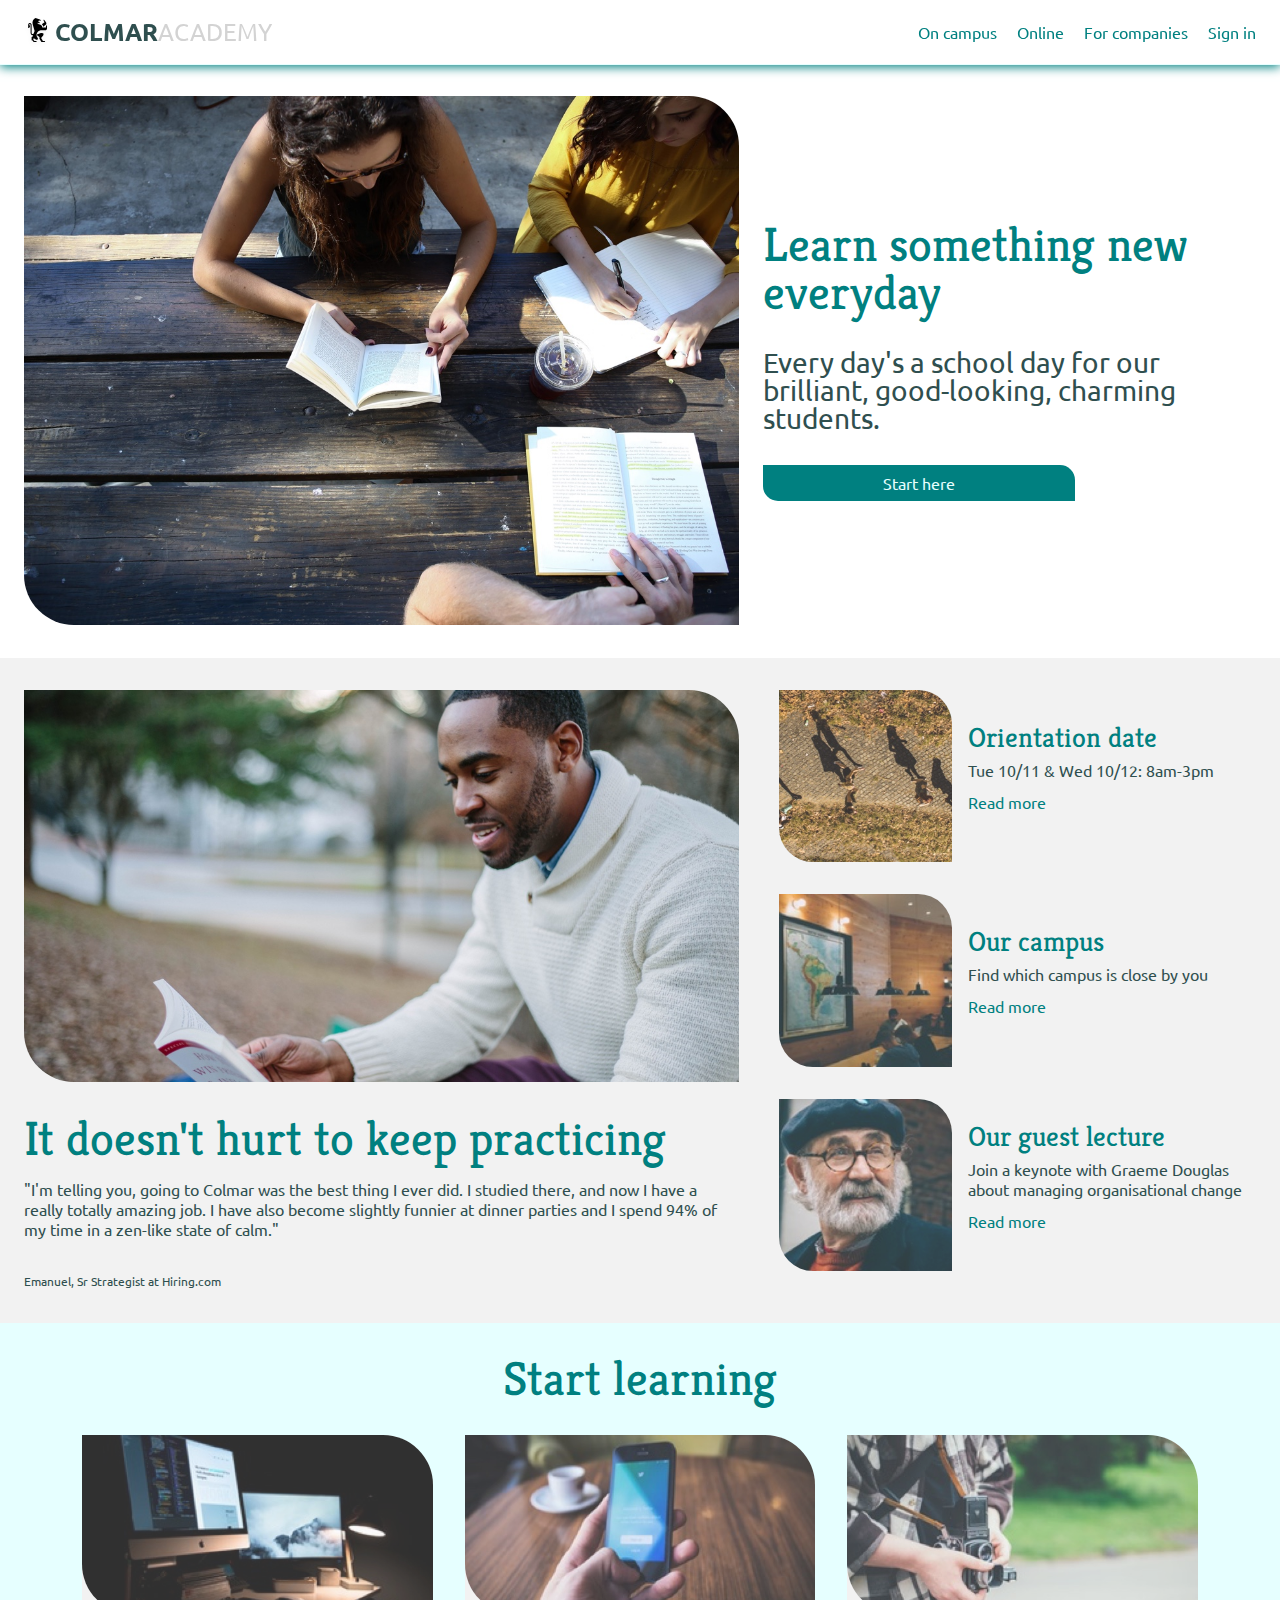
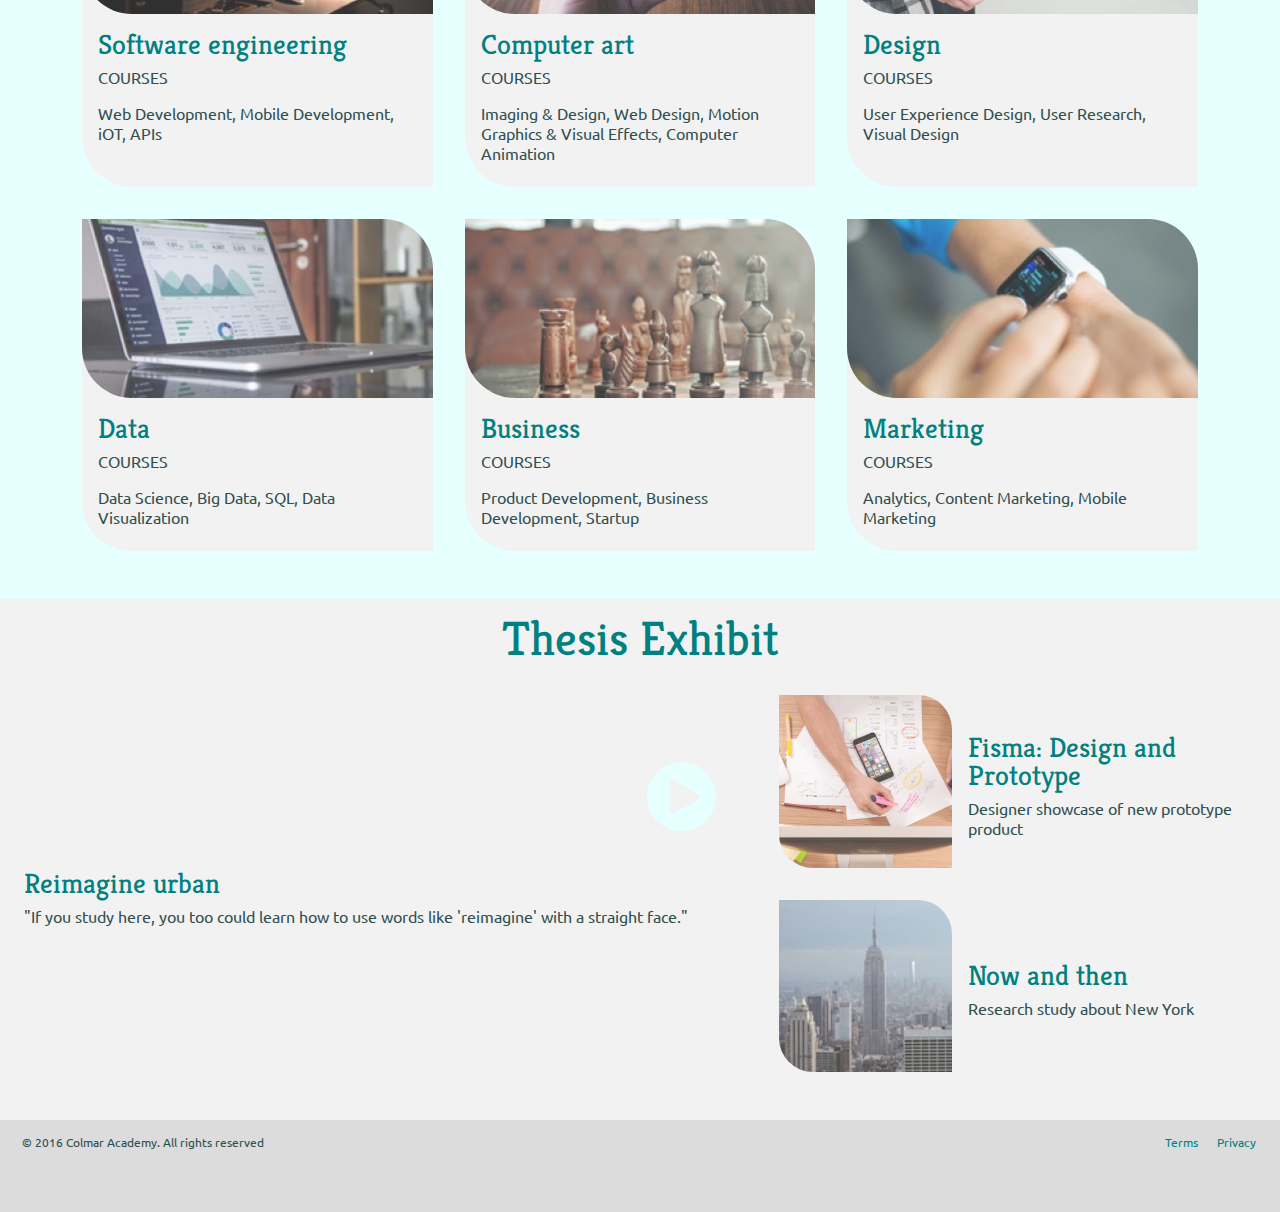
==== commit b09f438c: "Update index.html" ====
--- a/index.html
+++ b/index.html
@@ -95,7 +95,7 @@
           <img id="mobileimage" src="./resources/images/information-guest-lecture-mobile.jpg" alt="Graeme Douglas, guest lecturer">
           <div class="infotext">
             <h3> <a href="#">Our guest lecture</a></h3>
-            <p>Join a keynote with Graeme Douglas about managing organisation change</p>
+            <p>Join a keynote with Graeme Douglas about managing organisational change</p>
             <p id="readmore"> <a href="#">Read more</a></p>
           </div>
         </div>
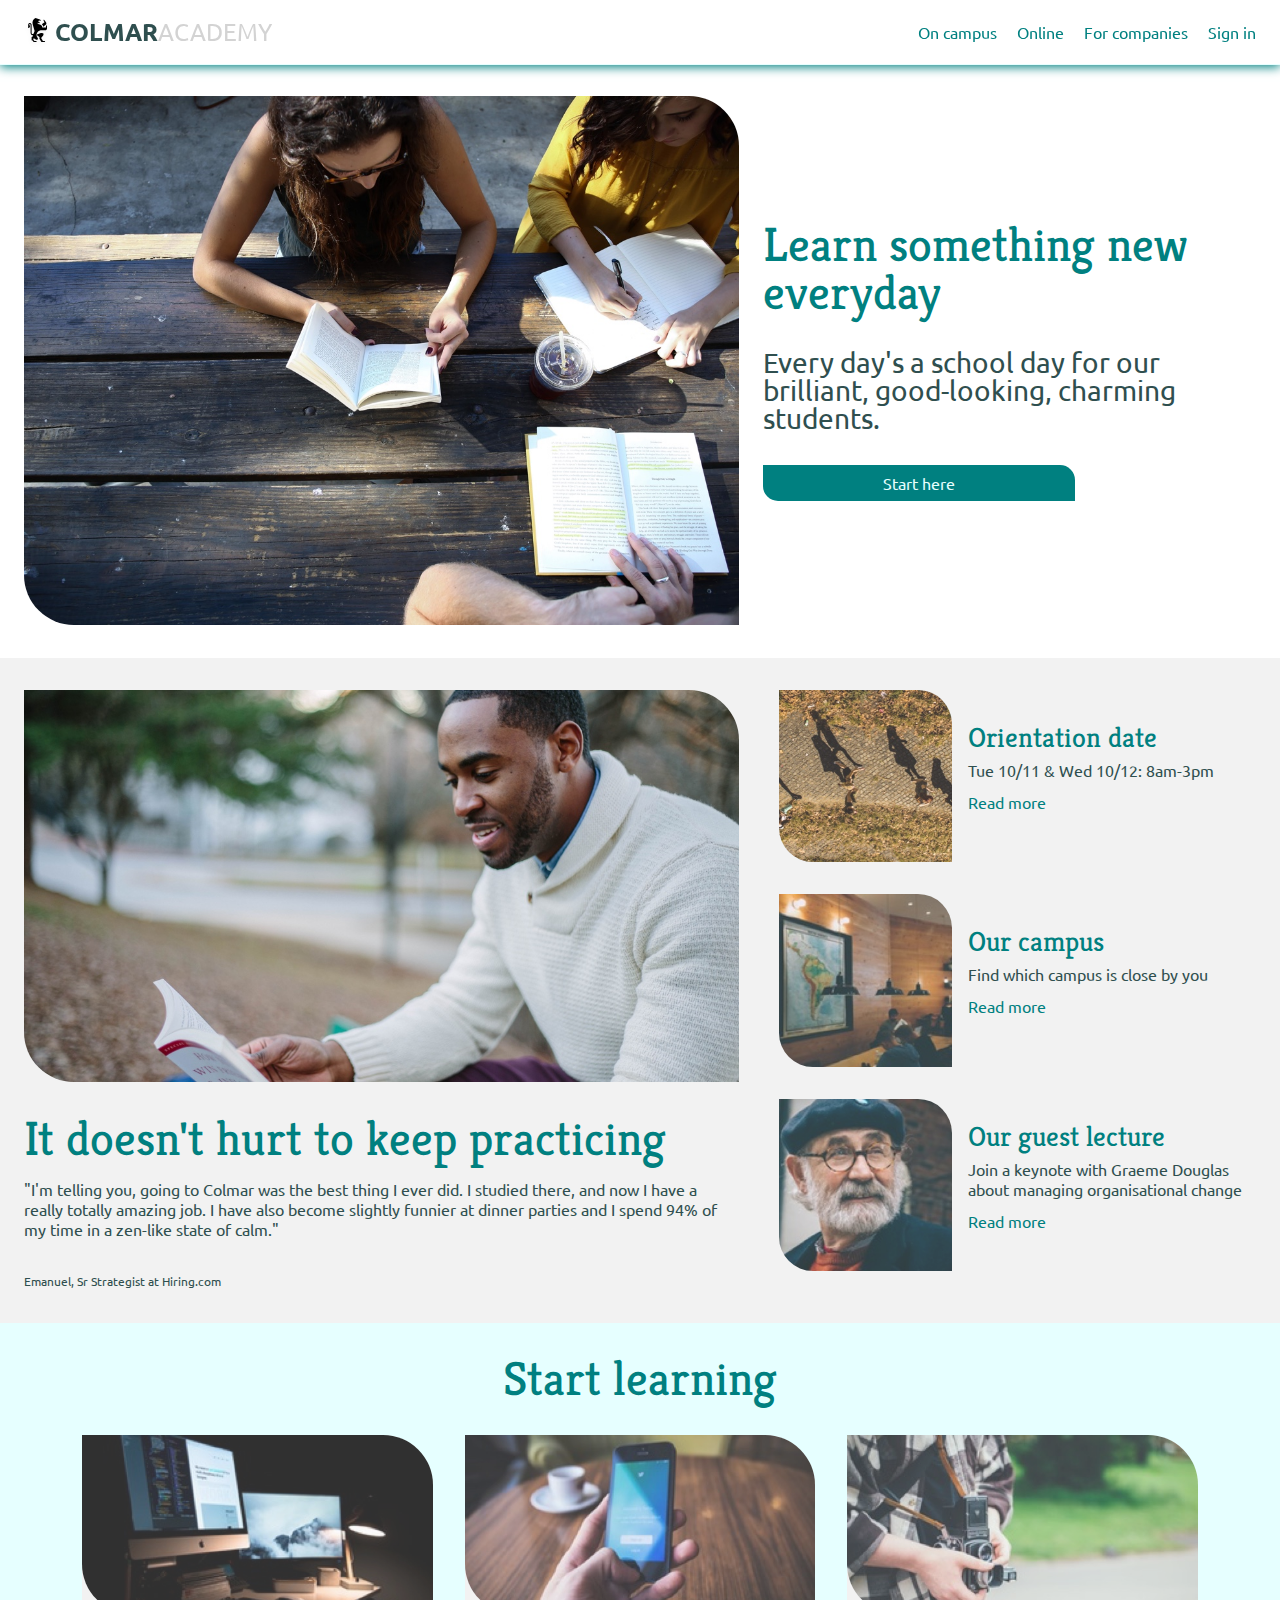
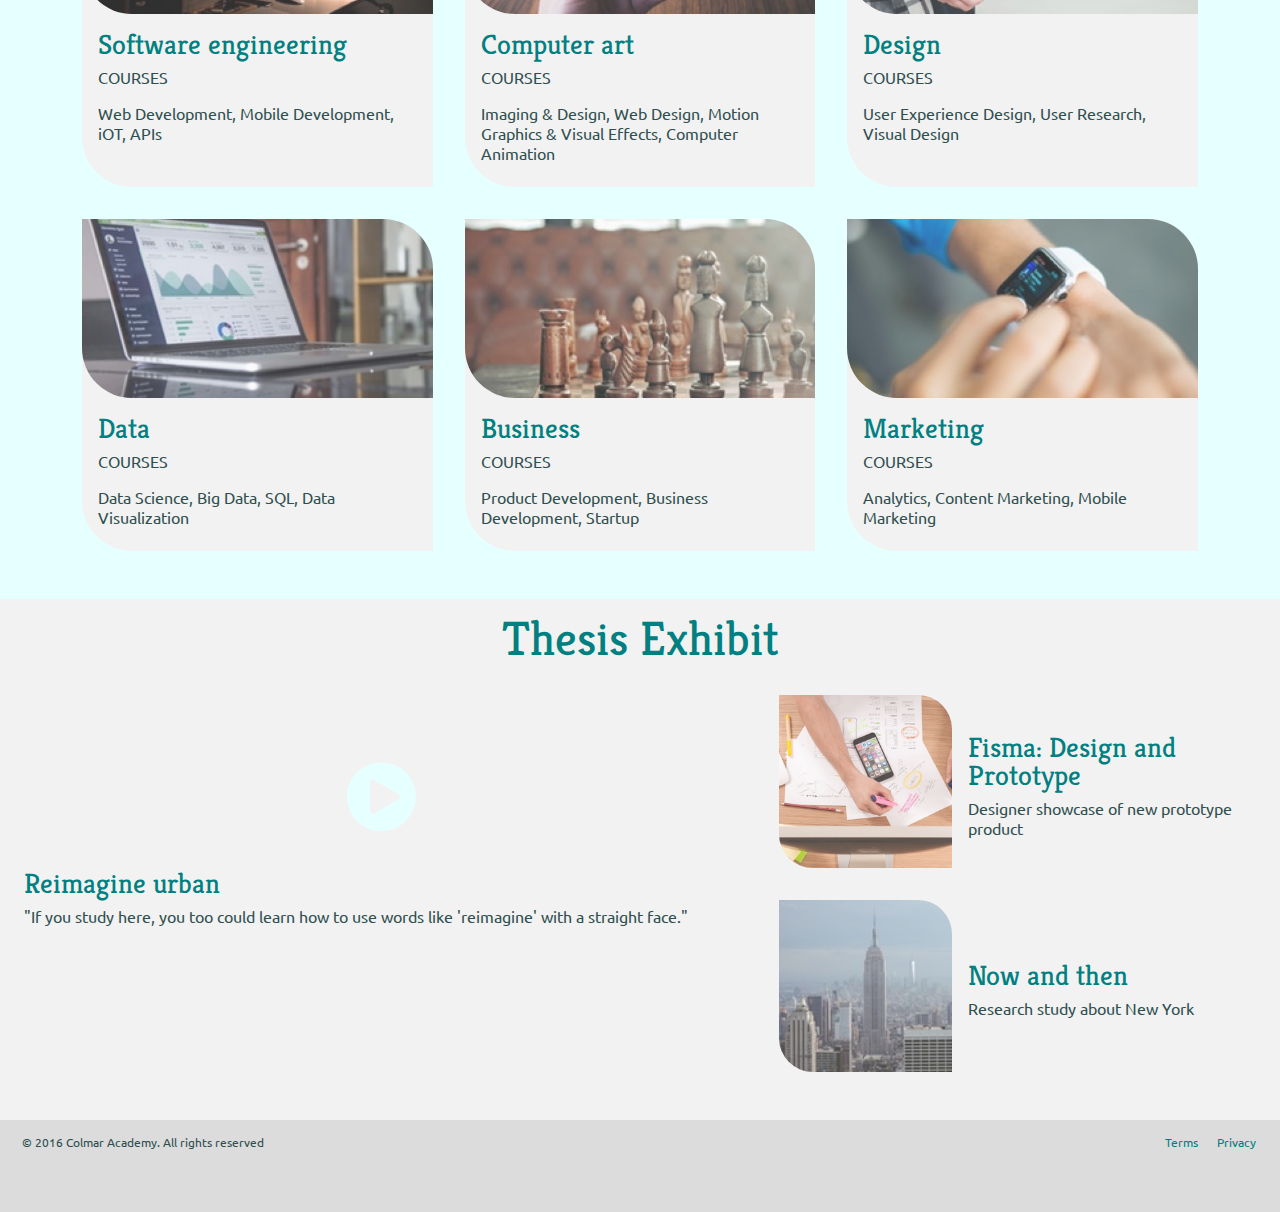
==== commit 30a4d2f2: "Update index.html" ====
--- a/index.html
+++ b/index.html
@@ -90,7 +90,7 @@
           </div>
         </div>
         <div class="info">
-          <img id="desktoponly" src="./resources/images/information-guest-lecture.jpg" alt="Oliver Sack, guest lecturer">
+          <img id="desktoponly" src="./resources/images/information-guest-lecture.jpg" alt="Graeme Douglas, guest lecturer">
           <!-- New guest lecturer - Oliver Sacks died in 2015 -->
           <img id="mobileimage" src="./resources/images/information-guest-lecture-mobile.jpg" alt="Graeme Douglas, guest lecturer">
           <div class="infotext">
@@ -160,9 +160,10 @@
     <div class="thesis-content">
       <div class="image-container">
         <div class="video-container">
+          <a href="javascript:void(0)" onclick="this.style.display = 'none'; document.getElementById('hidden').style.display = 'block';playVid()">
+            <i class="fa fa-play-circle fa-5x"></i>
+          </a>
           <video id="vid" src="./resources/videos/thesis.mp4" alt="Short video clip of modern building" onclick="play();"></video>
-           <a href="javascript:void(0)" onclick="this.style.display = 'none'; document.getElementById('hidden').style.display = 'block';playVid()"><i class="fa fa-play-circle fa-5x"></i></a>
-           <div id="hidden" style="display: none"> </div>
         </div>
 
 <!-- Script for play video -->
